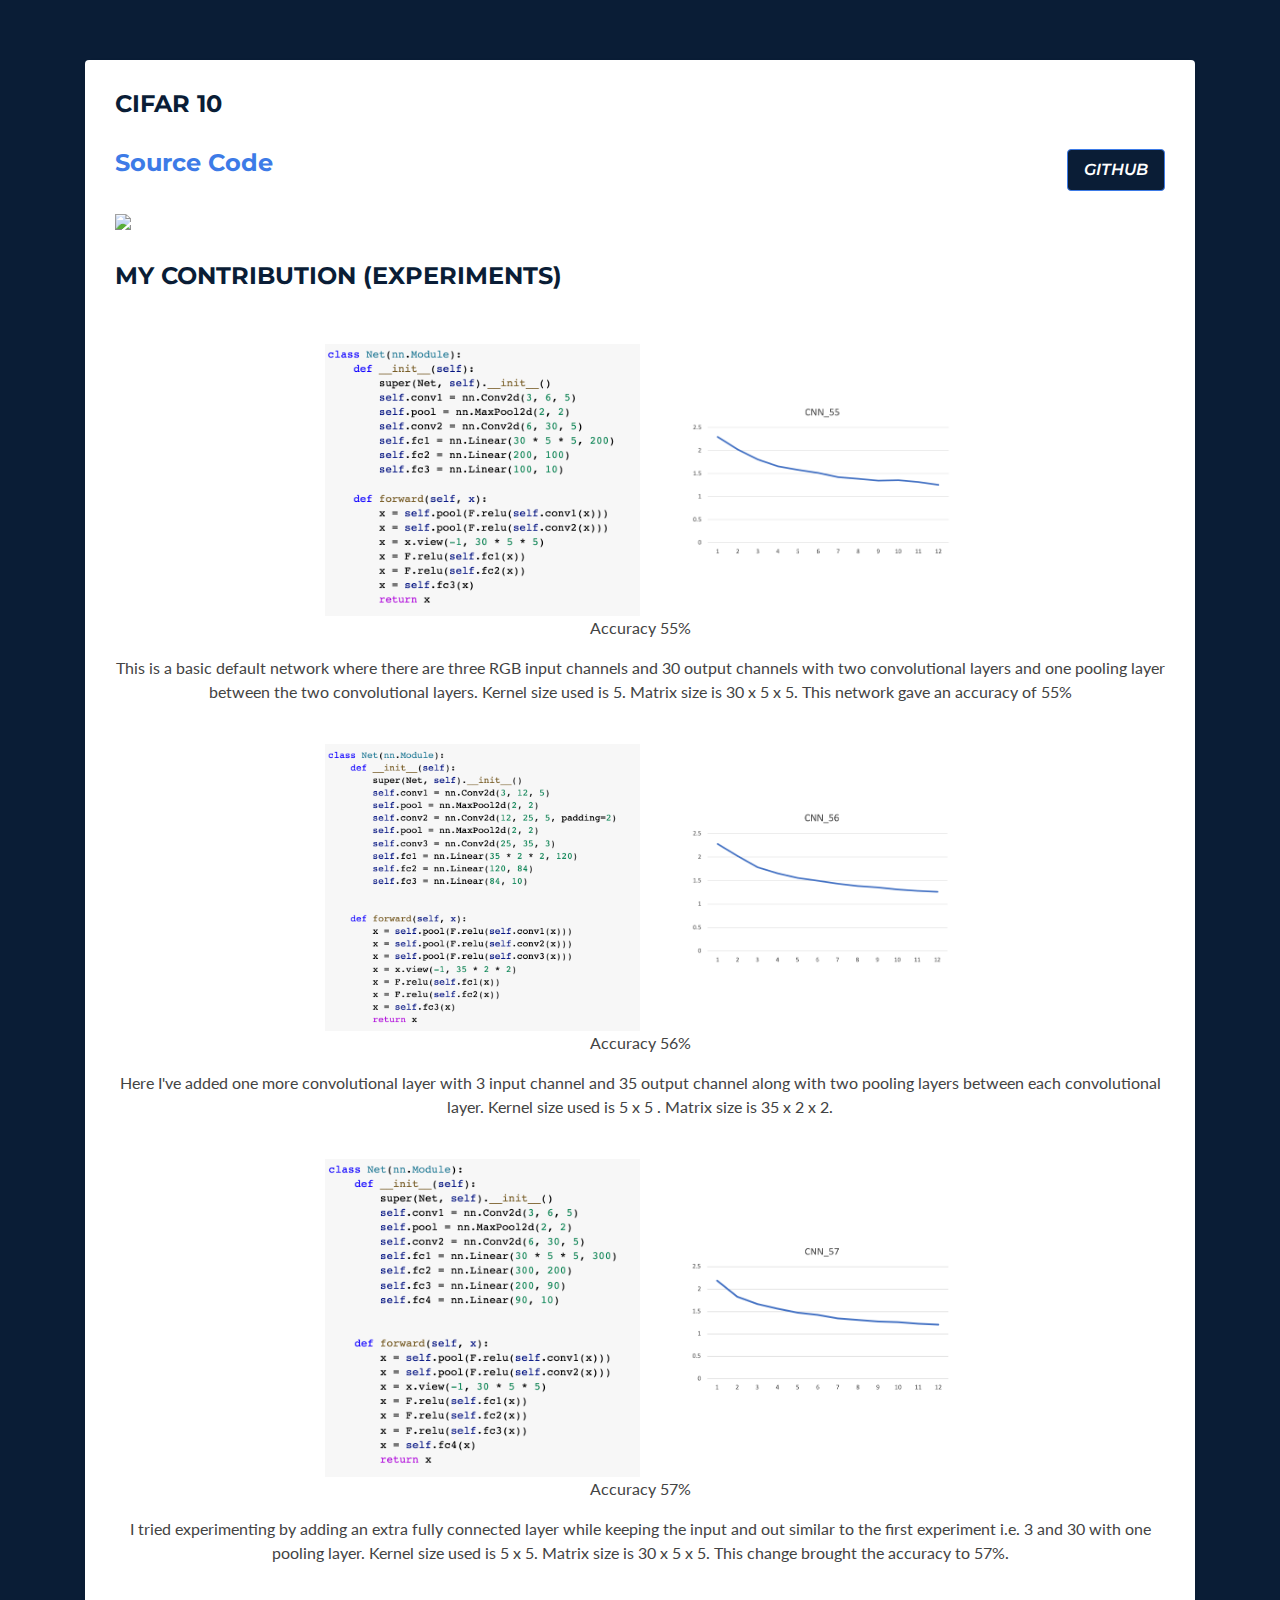
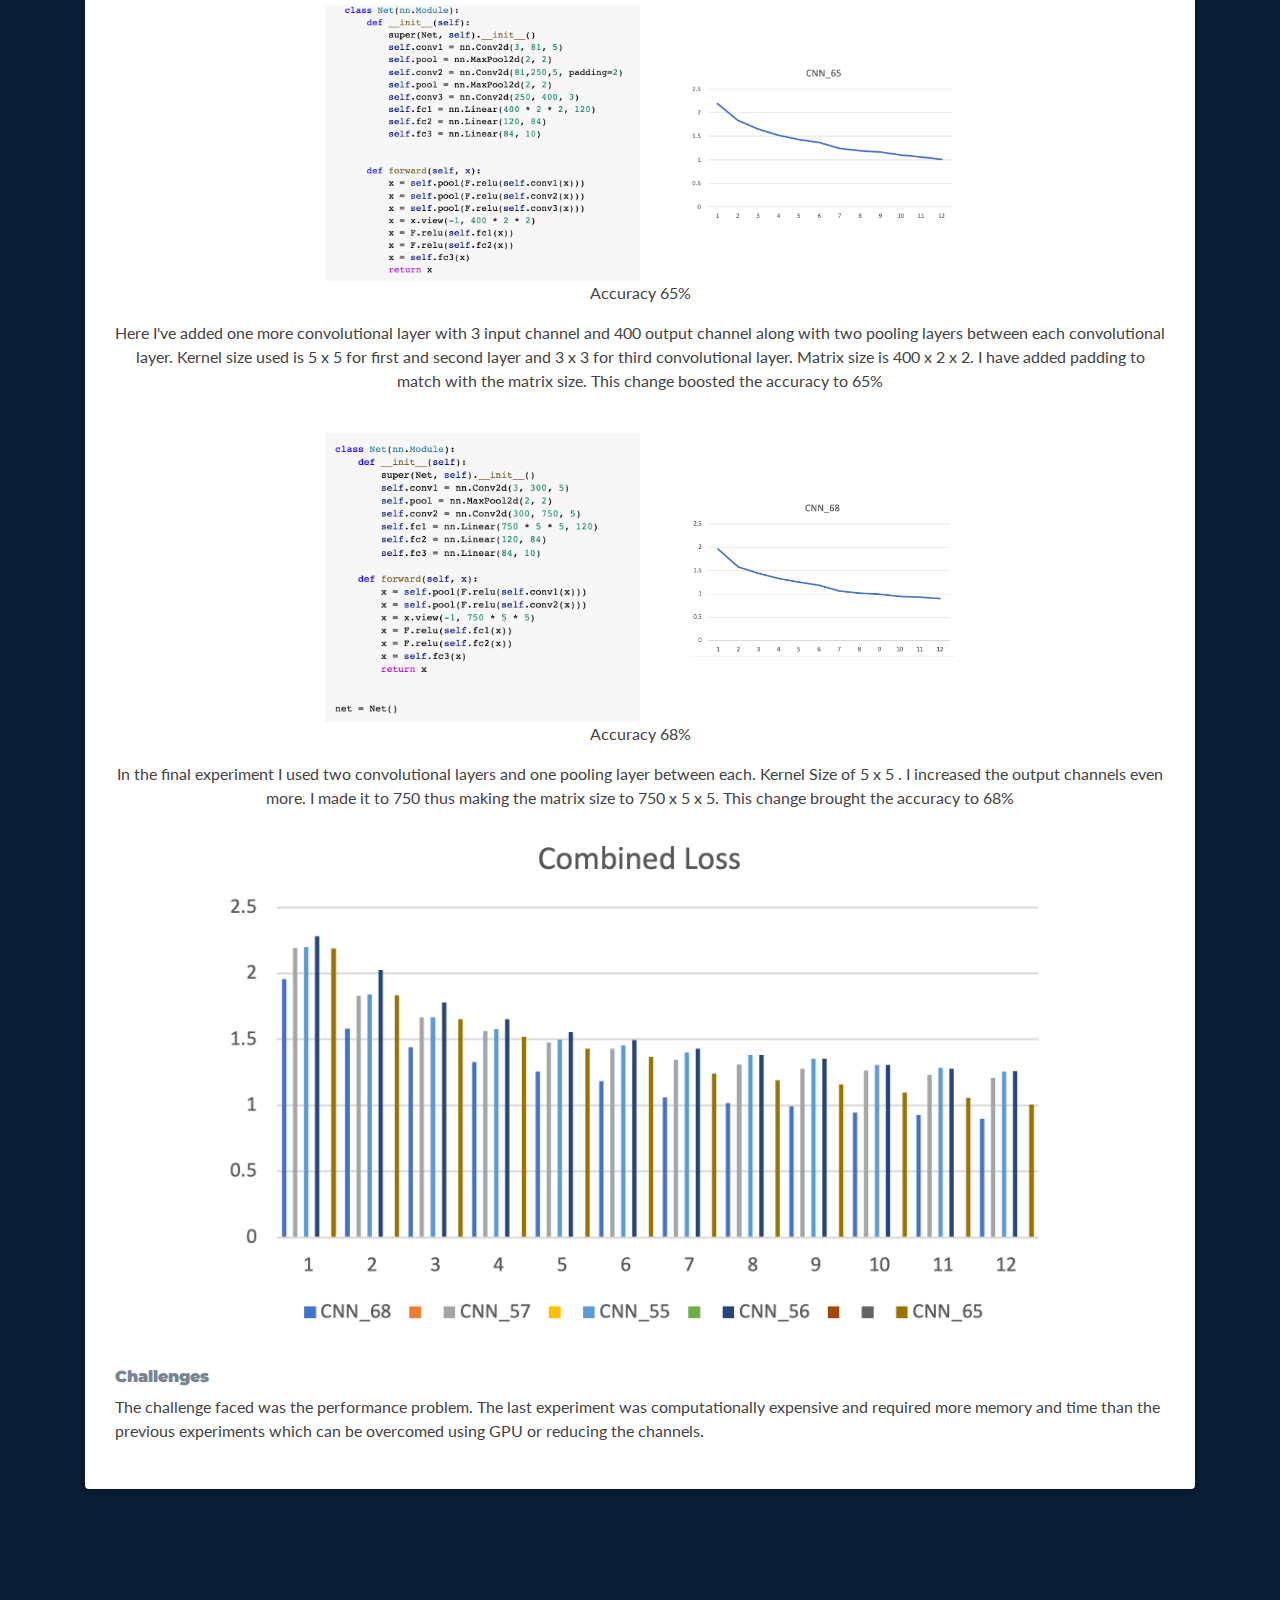
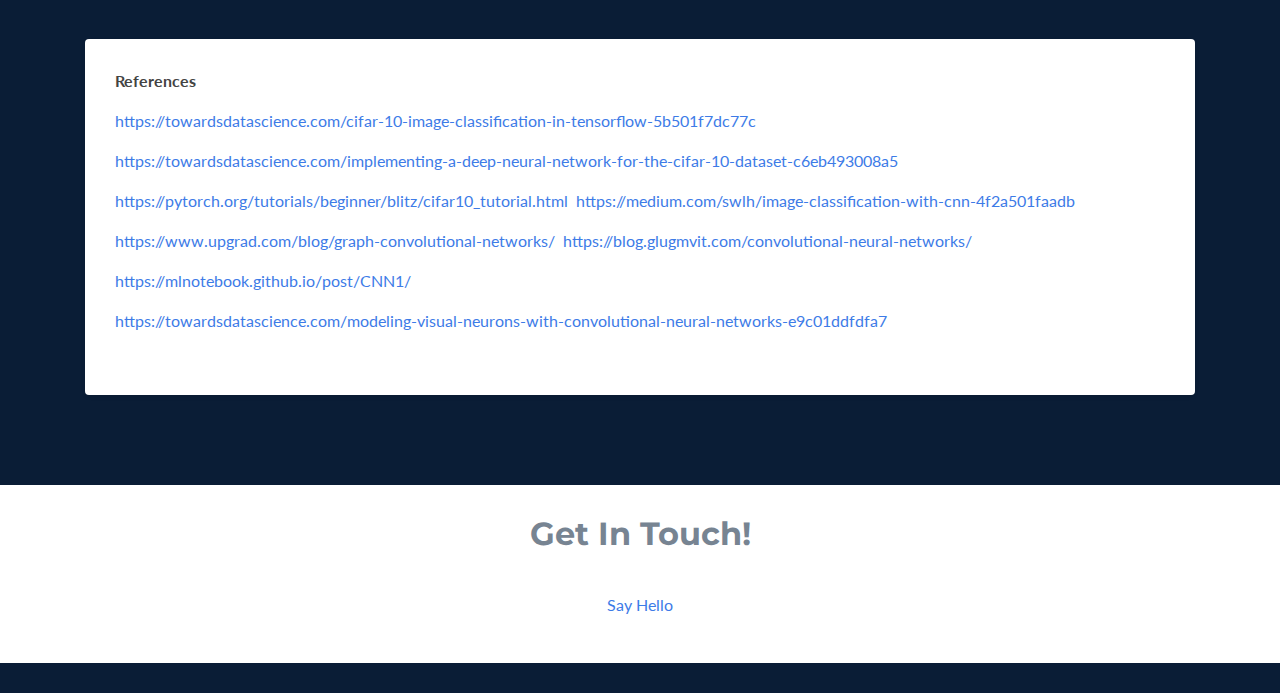
==== cifar10.html @ 2fc8f922 "Update cifar10.html" ====
<!DOCTYPE html>
            <html lang="en">
            <head>
                <title>Shreya Wagh</title>
                <!-- Meta -->
                <meta charset="utf-8">
                <meta http-equiv="X-UA-Compatible" content="IE=edge">
                <meta name="viewport" content="width=device-width, initial-scale=1.0"> 
                <link rel="shortcut icon" href="favicon.ico">  
                
                <link href='https://fonts.googleapis.com/css?family=Lato:300,400,300italic,400italic' rel='stylesheet' type='text/css'>
                <link href='https://fonts.googleapis.com/css?family=Montserrat:400,700' rel='stylesheet' type='text/css'> 
                <link rel="stylesheet" href="https://stackpath.bootstrapcdn.com/bootstrap/4.3.1/css/bootstrap.min.css" integrity="sha384-ggOyR0iXCbMQv3Xipma34MD+dH/1fQ784/j6cY/iJTQUOhcWr7x9JvoRxT2MZw1T" crossorigin="anonymous">
                
                <!-- FontAwesome JS -->
            
                <script src="https://kit.fontawesome.com/1d1209e645.js" crossorigin="anonymous"></script>
                
                
                <!-- CSS -->  
                <link id="theme-style" rel="stylesheet" href="assets/css/styles.css">
            
            
                <script src="https://ajax.googleapis.com/ajax/libs/jquery/3.5.1/jquery.min.js"></script>
            
                
            </head>            
                       
                       
                       
            <div class="container sections-wrapper">       
                <section class="projects section">
                    <div class="section-inner shadow-sm rounded">
                        <h2 class="heading">CIFAR 10</h2>
    
                        <a href="https://github.com/shreya116/google_colab/blob/main/cifar10_68.ipynb"><h2 class ="heading" style=color:#778492>Source Code</a><a href="https://github.com/shreya116/google_colab/blob/main/cifar10_68.ipynb"><i class="btn btn-cta-primary mb1 bg-navy float-right">GitHub</i></h2></a>
                        <div class="content skills-section ">   
                                <div class="item">
                                     <img class="img-responsive" style="width:100%" src="assets/images/skills/cifarblog2.png" id="html">
                                </div>  <!--//item-->
                                <h2 class="heading">MY CONTRIBUTION (EXPERIMENTS)</h2>

                            </br> 
                            <div style="text-align: center;"><img style="width:30% ;" src="assets/images/cifar/cnn_55.png" alt="v54"><img style="padding-left:50px ;width:30%; "src="assets/images/cifar/bg55.png" alt="bg54">
                            <p>Accuracy 55%</p>
                        <p>This is a basic default network where there are three RGB input channels and 30 output channels with two convolutional layers and one pooling layer between the two convolutional layers.
                            Kernel size used is 5. Matrix size is 30 x 5 x 5. This network gave an accuracy of 55%</p></div>


                        </br> 
                        <div style="text-align: center;"><img style="width:30% ;" src="assets/images/cifar/cnn_65.png" alt="v54"><img style="padding-left:50px ;width:30%; "src="assets/images/cifar/bg56.png" alt="bg54">
                        <p>Accuracy 56%</p>
                        <p>Here I've added one more convolutional layer with 3 input channel and 35 output channel along with two pooling layers between each convolutional layer.
                            Kernel size used is 5 x 5 . Matrix size is 35 x 2 x 2.</p></div>



                    </br> 
                    <div style="text-align: center;"><img style="width:30% ;" src="assets/images/cifar/cnn_57.png" alt="v54"><img style="padding-left:50px ;width:30%; "src="assets/images/cifar/bg57.png" alt="bg54">
                    <p>Accuracy 57%</p>                        
                    <p>I tried experimenting by adding an extra fully connected layer while keeping the input and out similar to the first experiment i.e. 3 and 30 with one pooling layer.
                        Kernel size used is 5 x 5. Matrix size is 30 x 5 x 5. This change brought the accuracy to 57%.</p>
                </div>



                </br> 
                <div style="text-align: center;"><img style="width:30% ;" src="assets/images/cifar/cnn_56.png" alt="v54"><img style="padding-left:50px ;width:30%; "src="assets/images/cifar/bg65.png" alt="bg54">
                <p>Accuracy 65%</p>
                <p>Here I've added one more convolutional layer with 3 input channel and 400 output channel along with two pooling layers between each convolutional layer.
                    Kernel size used is 5 x 5 for first and second layer and 3 x 3 for third convolutional layer. Matrix size is 400 x 2 x 2. I have added padding to match with the matrix size.  This change boosted the accuracy to 65% </p></div>



            </br> 
            <div style="text-align: center;"><img style="width:30% ;" src="assets/images/cifar/cnn_68.png" alt="v54"><img style="padding-left:50px ;width:30%; "src="assets/images/cifar/bg68.png" alt="bg54">
            <p>Accuracy 68%</p>
        <p>In the final experiment I used two convolutional layers and one pooling layer between each. Kernel Size of 5 x 5 . I increased the output channels even more. I made it to 750 thus making the matrix size to 750 x 5 x 5. This change brought the accuracy to 68%</p></div>

        <div style="text-align: center;"><img style="width:80% ;" src="assets/images/cifar/closs.png" alt="bgfinal"></div>
 </br>
        <h6><b>Challenges</h6></b>
        <p>The challenge faced was the performance problem. The last experiment was computationally expensive and required more memory and time than the previous experiments which can be overcomed using GPU or reducing the channels.</p>
        
    
    
                            </div> <!--//content-->
                        </div> <!--//section-inner   -->             
                    </section> <!--//section-->
                    </div> <!--container-->






                    <div class="container sections-wrapper">       
                        <section class="projects section">
                            <div class="section-inner shadow-sm rounded">
                                <p><b>References</p></b>
                                <ul class="social list-inline">
                                    <li class="list-inline-item">
                                    <p><a href="https://towardsdatascience.com/cifar-10-image-classification-in-tensorflow-5b501f7dc77c">https://towardsdatascience.com/cifar-10-image-classification-in-tensorflow-5b501f7dc77c</a></p>
                            <li class="list-inline-item"><p><a href="https://towardsdatascience.com/implementing-a-deep-neural-network-for-the-cifar-10-dataset-c6eb493008a5">https://towardsdatascience.com/implementing-a-deep-neural-network-for-the-cifar-10-dataset-c6eb493008a5</a></p></li></br>
                            <li class="list-inline-item"><p><a href="https://pytorch.org/tutorials/beginner/blitz/cifar10_tutorial.html">https://pytorch.org/tutorials/beginner/blitz/cifar10_tutorial.html</a></br>
                            <li class="list-inline-item"><p><a href="https://medium.com/swlh/image-classification-with-cnn-4f2a501faadb">https://medium.com/swlh/image-classification-with-cnn-4f2a501faadb</a></br>   
                             <li class="list-inline-item"><p><a href="https://www.upgrad.com/blog/graph-convolutional-networks/">https://www.upgrad.com/blog/graph-convolutional-networks/</a></br>
                             <li class="list-inline-item"><p><a href="https://blog.glugmvit.com/convolutional-neural-networks/">https://blog.glugmvit.com/convolutional-neural-networks/</a></br>
                             <li class="list-inline-item"><p><a href="https://mlnotebook.github.io/post/CNN1/">https://mlnotebook.github.io/post/CNN1/</a></br>
                             <li class="list-inline-item"><p><a href="https://towardsdatascience.com/modeling-visual-neurons-with-convolutional-neural-networks-e9c01ddfdfa7">https://towardsdatascience.com/modeling-visual-neurons-with-convolutional-neural-networks-e9c01ddfdfa7</a></br>

                            <li class="list-inline-item">               
                                </ul> 
                            </div> <!--//section-inner   -->             
                        </section> <!--//section-->
                        </div> <!--container-->




                <section id="contact">
                    <div class="section">
                            <div class=" section-inner col-xs text-center">
                                <div class="email-icon"><i class="fas fa-paper-plane"></i></div>
                                <h2>Get In Touch!</h2>
                                <p style="margin-top:40px;">
                                    <a id="email-button" href="mailto:shreya_wagh@outlook.com" target="_blank">Say Hello</a>
                                </p>
                            </div>
                        </div>
                    </div>
                </section>
---- assets/css/styles.css ----
body {
  font-family: 'Lato', arial, sans-serif;
  color: #434343;
  background: #0a1d36;
  font-size: 16px;
  -webkit-font-smoothing: antialiased;
  -moz-osx-font-smoothing: grayscale;
}

h1, h2, h3, h4, h5, h6 {
  font-family: 'Montserrat', sans-serif;
  font-weight: 700;
  color: #778492;
}


a {
  color: #3D7BE7;
  -webkit-transition: all 0.4s ease-in-out;
  -moz-transition: all 0.4s ease-in-out;
  -ms-transition: all 0.4s ease-in-out;
  -o-transition: all 0.4s ease-in-out;
}

a:hover {
  text-decoration: underline;
  color: #5f6b77;
  color: #2d844e;
}

a:focus {
  text-decoration: none;
}

.btn, a.btn {
  -webkit-transition: all 0.4s ease-in-out;
  -moz-transition: all 0.4s ease-in-out;
  -ms-transition: all 0.4s ease-in-out;
  -o-transition: all 0.4s ease-in-out;
  font-family: 'Montserrat', arial, sans-serif;
  padding: 8px 16px;
  font-weight: bold;
}

.btn .svg-inline--fa, a.btn .svg-inline--fa {
  margin-right: 5px;
  position: relative;
  top: -2px;
}

.btn:focus, a.btn:focus {
  color: #fff;
  -webkit-box-shadow: none;
  -moz-box-shadow: none;
  box-shadow: none;
}

a.btn-cta-primary, .btn-cta-primary {
  background:  #0a1d36;
  border: 1px solid #3D7BE7;
  color: #fff;
  font-weight: 600;
  text-transform: uppercase;
}

a.btn-cta-primary:hover, .btn-cta-primary:hover {
  background: #49ac43;
  border: 1px solid #49ac43;
  color: #fff;
}


.text-highlight {
  color: #32383e;
}


/* ======= Header ======= */
.header {
  background-color: #fff;
  padding: 30px 0;
  border-top: 10px solid #778492;
}

.header .btn {
  margin-top: 60px;
  font-weight: bold;
}

.header .profile-image {
  margin-right: 30px;
}

.header .profile-content .name {
  color: #0a0a0a;
  font-size: 38px;
  margin-bottom: 5px;
  margin-top: 30px;
}

.header .profile-content .desc {
  color: #778492;
  font-family: "Lato", arial, sans-serif;
  font-weight: 400;
  font-size: 24px;
  margin-top: 0;
  margin-bottom: 15px;
}

.header .profile-content .social a {
  background: #a3a9af;
  width: 60px;
  height: 60px;
  display: inline-block;
  -webkit-border-radius: 50%;
  -moz-border-radius: 50%;
  -ms-border-radius: 50%;
  -o-border-radius: 50%;
  border-radius: 50%;
  -moz-background-clip: padding;
  -webkit-background-clip: padding-box;
  background-clip: padding-box;
  color: #fff;
  text-align: center;
  padding:25%;
  
}

.header .profile-content .social a:hover {
      background: #0a1d36;

}

.header .profile-content .social a .svg-inline--fa {
  font-size: 20px;
  margin-top: 20px;
}

/* ======= Sections======= */
.heading{
color: #0a1d36;
}
.sections-wrapper {
  padding-top: 60px;
  padding-bottom: 60px;
}

.section {
  margin-bottom: 30px;
}

.section .section-inner {
  background: #fff;
  padding: 30px;
}

.section .heading {
  margin-top: 0;
  margin-bottom: 30px;

  font-size: 24px;
}

.section .content .more-link .svg-inline--fa {
  margin-right: 5px;
  font-size: 14px;
  position: relative;
  top: -2px;
}

/* About Section */

/* Projects Section */


.centered {
  color: white;
  font-size:25PX;
  position: absolute;
  top: 83%;
  left: 45%;
  transform: translate(-50%, -50%);
}

.project-icon
{
  opacity: 0.5;
}

.project-icon:hover {
  opacity: 1.0;
}

.projects .item {
  margin-bottom: 30px;
}

.projects .item .title {
  font-size: 16px;
  margin-top: 0;
  margin-bottom: 5px;
  line-height: 1.5;
}

.projects .item .title a {
  color: #778492;
}

.projects .item .title a:hover {
  color: #5f6b77;
}

.badge .badge-primary .badge-pill{
  
}


/* Work Section */
.experience .item {
  margin-bottom: 30px;
}

.experience .item .title {
  font-size: 16px;
  margin-top: 0;
  margin-bottom: 5px;
  line-height: 1.5;
  color:rgb(29, 28, 28)
}

.experience .item .title .place {
  color: rgb(138, 133, 133);
  font-weight: normal;
}

.experience .item .title .place a {
  color: #999;
}

.experience .item .title .place a:hover {
  color: #666666;
}

.experience .item .title .year {
  color: #999;
  font-weight: normal;
}


/* Info Section */
.info .svg-inline--fa {
  margin-right: 15px;
  color: #ccd1d6;
}

.info .svg-inline--fa.fa-envelope-o {
  font-size: 14px;
}

.info ul {
  margin-bottom: 0;
}

.info li {
  margin-bottom: 15px;
}

.info li:last-child {
  margin-bottom: 0;
}

/* Skills Section */
.skills .intro {
  margin-bottom: 30px;
}

.skills .skillset .item {
  margin-bottom: 30px;
}

.skills .skillset .level-title {
  font-size: 16px;
  position: relative;
  margin-top: 0;
  margin-bottom: 10;
}

.skills-section .skill-icon {
    padding-bottom: 15px;
    height: 120px;
}


.skills-section .skill-icon img {
    margin: 0 auto;
    width: 75px;
    height: auto;

    -webkit-transition: all .3s ease-in-out;
    -moz-transition: all .3s ease-in-out;
    transition: all .3s ease-in-out
}

.skills-section .skill-icon img:hover {
    -webkit-filter: none;
    filter: none;
}

.img-responsive{
    width: 75%;
    height: auto;
  }


.skills .svg-inline--fa {
  margin-right: 3px;
  position: relative;
  top: -1px;
}

/* Education section */
.education .item {
  margin-bottom: 30px;
}

.education .item:last-child {
  margin-bottom: 0;
}

.education .item .title {
  font-size: 16px;
  margin-top: 0;
}

.education .item .university {
  font-family: "Lato", arial, sans-serif;
  font-size: 13px;
  color: #999;
  font-weight: 600;
  padding-left: 25px;
}

.education .item .university .year {
  color: #b0b7bf;
  font-weight: 500;
}


/* List section */
.list ul li {
  margin-bottom: 10px;
}

.list ul li .svg-inline--fa {
  margin-right: 5px;
}

.list ul li a {
  color: #778492;
}

.list ul li a:hover {
  color: #49515a;
}

.list .inline-item{
  width: 40px;


}


@media (max-width: 767.98px) {
  .header {
    text-align: center;
  }
  .header .profile-image {
    float: none !important;
    margin: 0 auto;
  }
  .header .profile-content {
    float: none !important;
    text-align: center;
  }
  .header .btn {
    margin-top: 30px;
    float: none !important;
  }
  .project-image {
    margin-bottom: 15px;
  }
}

@media (min-width: 1400px) {
  .container {
    width: 1360px;
    max-width: inherit;
  }

  .experience-desc{
    font-size: 0.91rem;
    
  }



  .email-icon {
      width: 100px;
      height: 100px;
      line-height: 100px;
      max-width: 100%;
      font-size: 55px;
      text-align: center;
      vertical-align: middle;
      position: relative;
      margin: 0 auto 10px;
  }
  #contact #email-button {
    color: #000;
    padding: 10px 20px;
    text-decoration: none;
    font-family: 'Lato', sans-serif;
    font-size: 20px;
    /*border-radius: 30px;*/
    border: 2px solid #000;
    -webkit-transition: 0.3s ease-in-out;
    transition: 0.3s ease-in-out;
}

#contact #email-button:hover {
  color: #fff;
  background: #0a1d36;
  border: 2px solid #0a1d36;
}
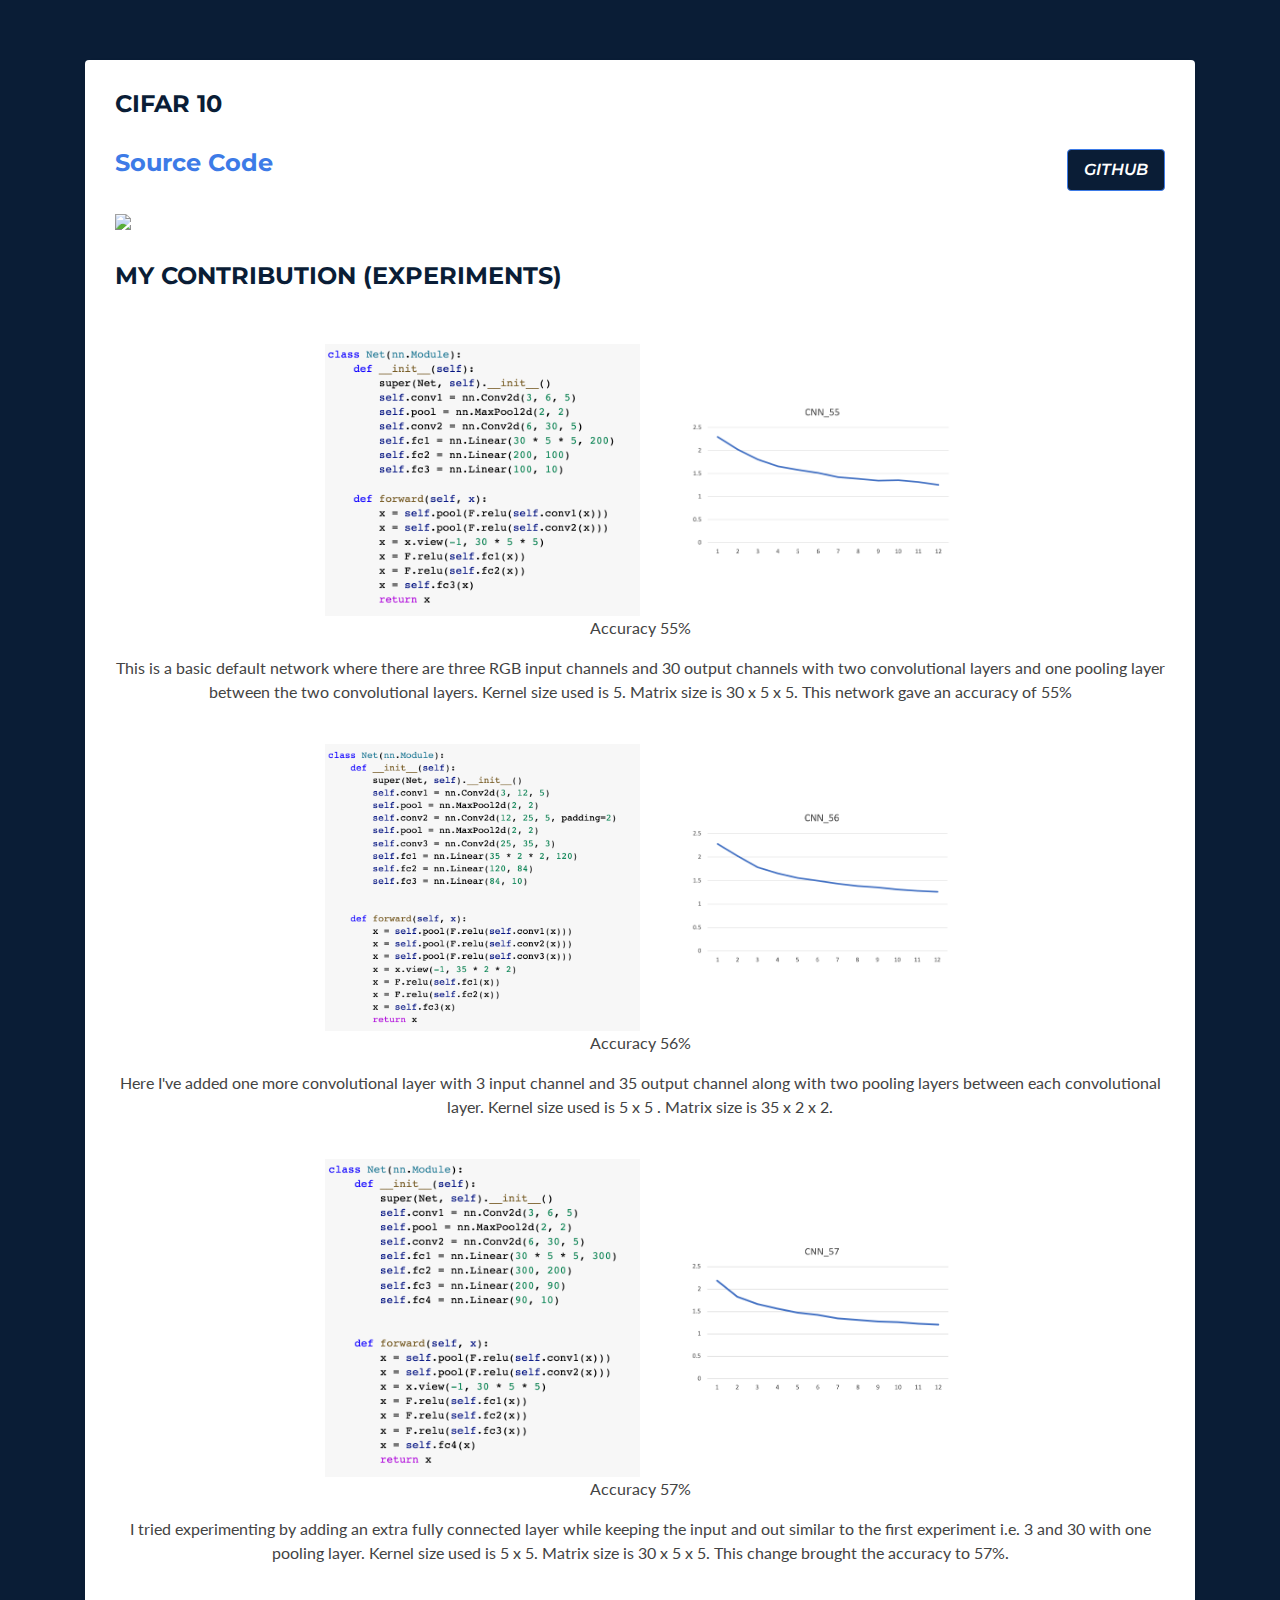
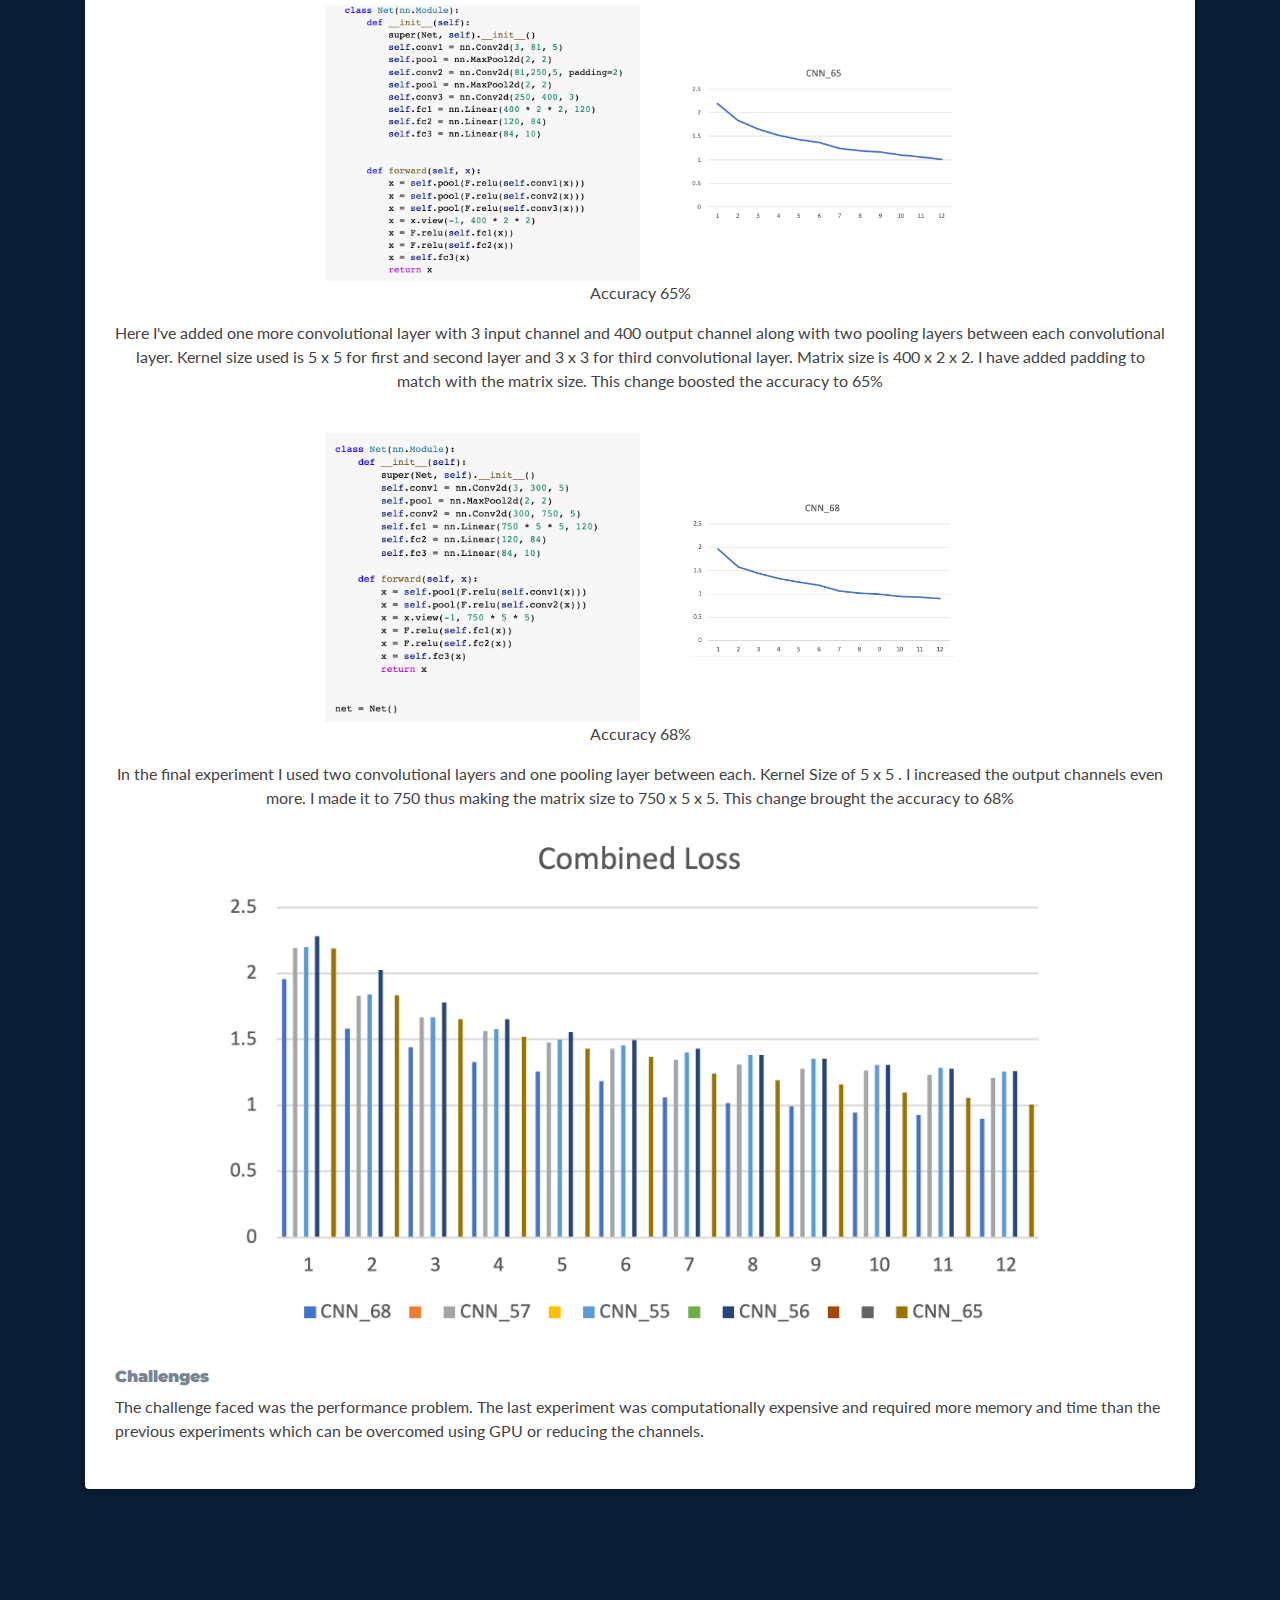
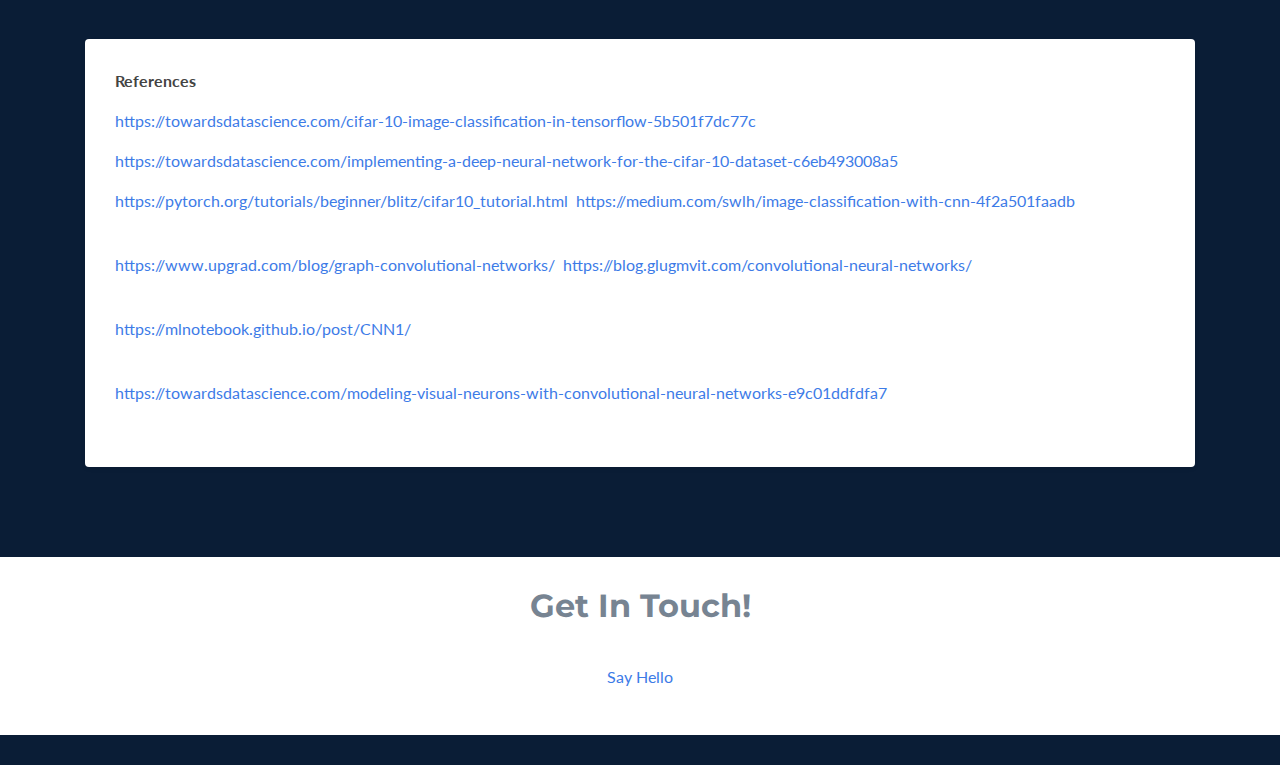
==== commit 5c28465e: "Update cifar10.html" ====
--- a/cifar10.html
+++ b/cifar10.html
@@ -103,11 +103,11 @@
                                     <li class="list-inline-item">
                                     <p><a href="https://towardsdatascience.com/cifar-10-image-classification-in-tensorflow-5b501f7dc77c">https://towardsdatascience.com/cifar-10-image-classification-in-tensorflow-5b501f7dc77c</a></p>
                             <li class="list-inline-item"><p><a href="https://towardsdatascience.com/implementing-a-deep-neural-network-for-the-cifar-10-dataset-c6eb493008a5">https://towardsdatascience.com/implementing-a-deep-neural-network-for-the-cifar-10-dataset-c6eb493008a5</a></p></li></br>
-                            <li class="list-inline-item"><p><a href="https://pytorch.org/tutorials/beginner/blitz/cifar10_tutorial.html">https://pytorch.org/tutorials/beginner/blitz/cifar10_tutorial.html</a></br>
-                            <li class="list-inline-item"><p><a href="https://medium.com/swlh/image-classification-with-cnn-4f2a501faadb">https://medium.com/swlh/image-classification-with-cnn-4f2a501faadb</a></br>   
-                             <li class="list-inline-item"><p><a href="https://www.upgrad.com/blog/graph-convolutional-networks/">https://www.upgrad.com/blog/graph-convolutional-networks/</a></br>
-                             <li class="list-inline-item"><p><a href="https://blog.glugmvit.com/convolutional-neural-networks/">https://blog.glugmvit.com/convolutional-neural-networks/</a></br>
-                             <li class="list-inline-item"><p><a href="https://mlnotebook.github.io/post/CNN1/">https://mlnotebook.github.io/post/CNN1/</a></br>
+                            <li class="list-inline-item"><p><a href="https://pytorch.org/tutorials/beginner/blitz/cifar10_tutorial.html">https://pytorch.org/tutorials/beginner/blitz/cifar10_tutorial.html</a></p></br>
+                            <li class="list-inline-item"><p><a href="https://medium.com/swlh/image-classification-with-cnn-4f2a501faadb">https://medium.com/swlh/image-classification-with-cnn-4f2a501faadb</a></p></br>   
+                             <li class="list-inline-item"><p><a href="https://www.upgrad.com/blog/graph-convolutional-networks/">https://www.upgrad.com/blog/graph-convolutional-networks/</a></p></br>
+                             <li class="list-inline-item"><p><a href="https://blog.glugmvit.com/convolutional-neural-networks/">https://blog.glugmvit.com/convolutional-neural-networks/</a></p></br>
+                             <li class="list-inline-item"><p><a href="https://mlnotebook.github.io/post/CNN1/">https://mlnotebook.github.io/post/CNN1/</a></p></br>
                              <li class="list-inline-item"><p><a href="https://towardsdatascience.com/modeling-visual-neurons-with-convolutional-neural-networks-e9c01ddfdfa7">https://towardsdatascience.com/modeling-visual-neurons-with-convolutional-neural-networks-e9c01ddfdfa7</a></br>
 
                             <li class="list-inline-item">               
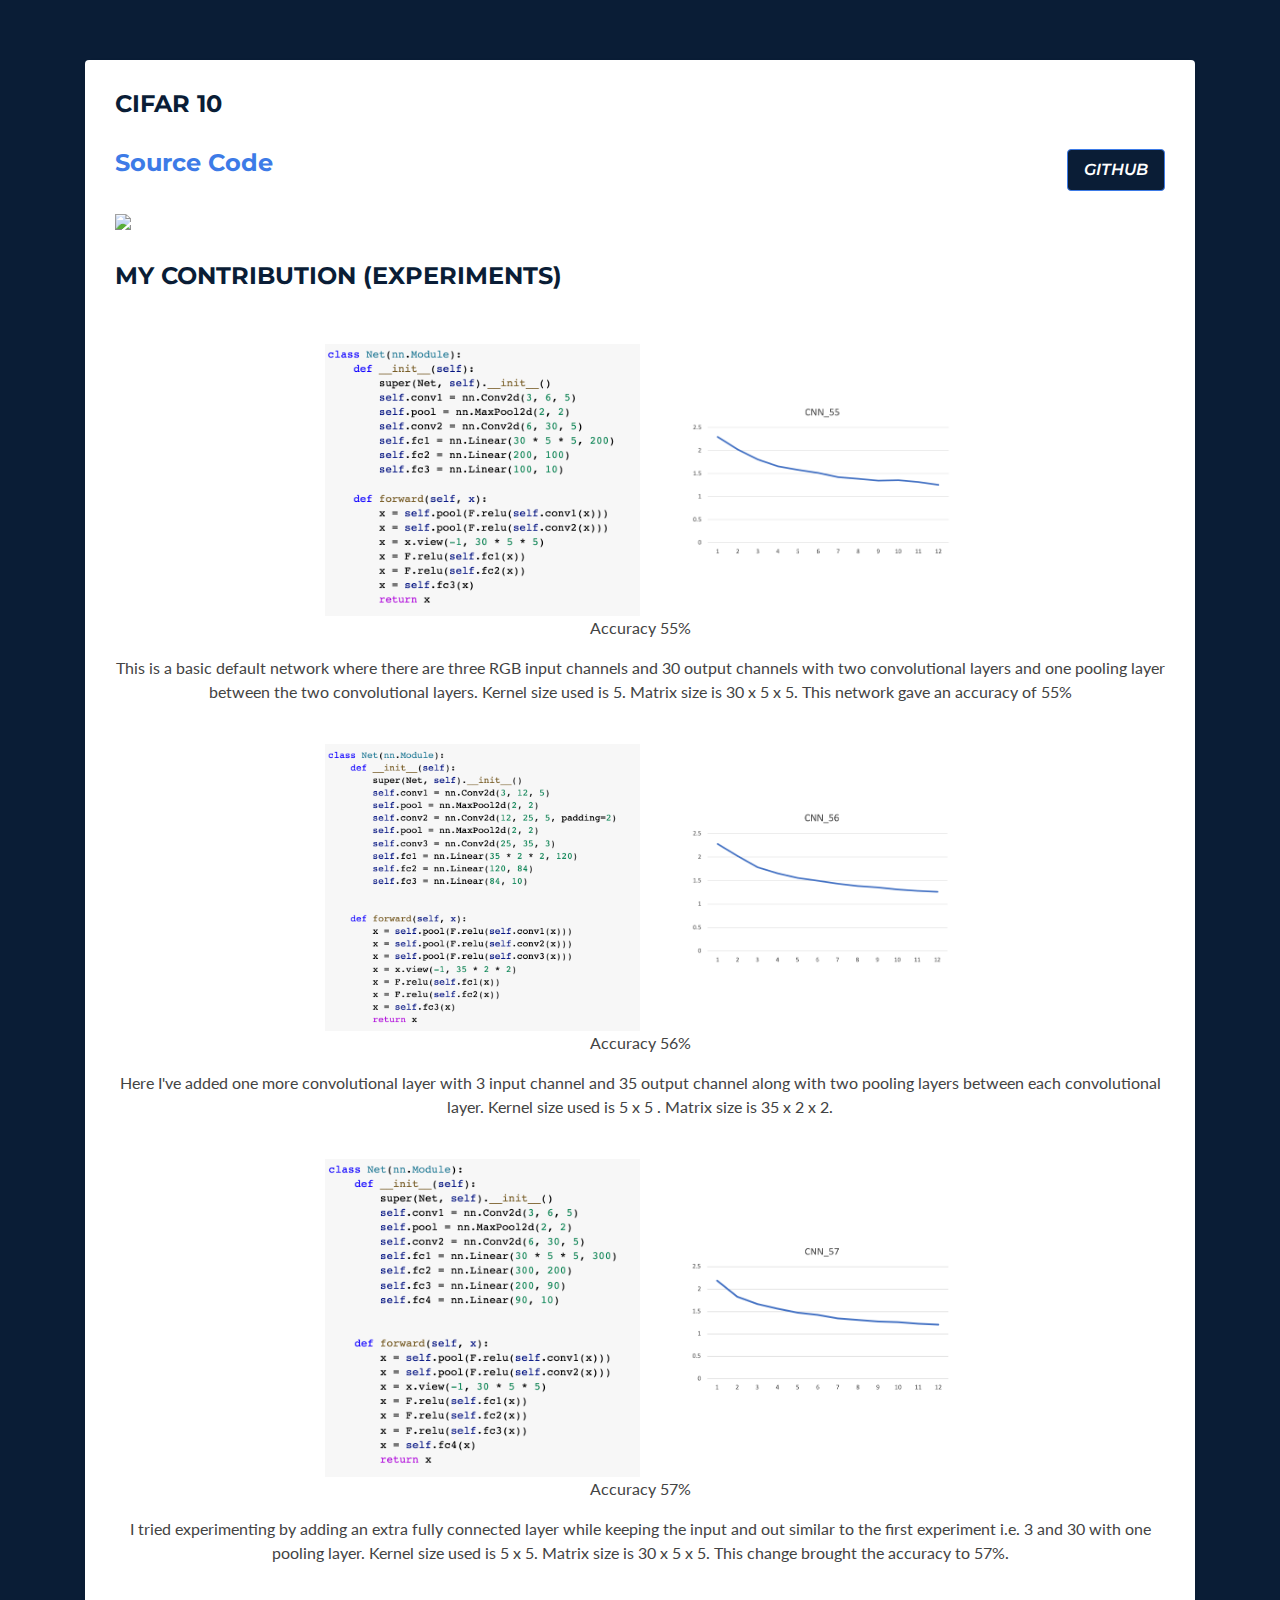
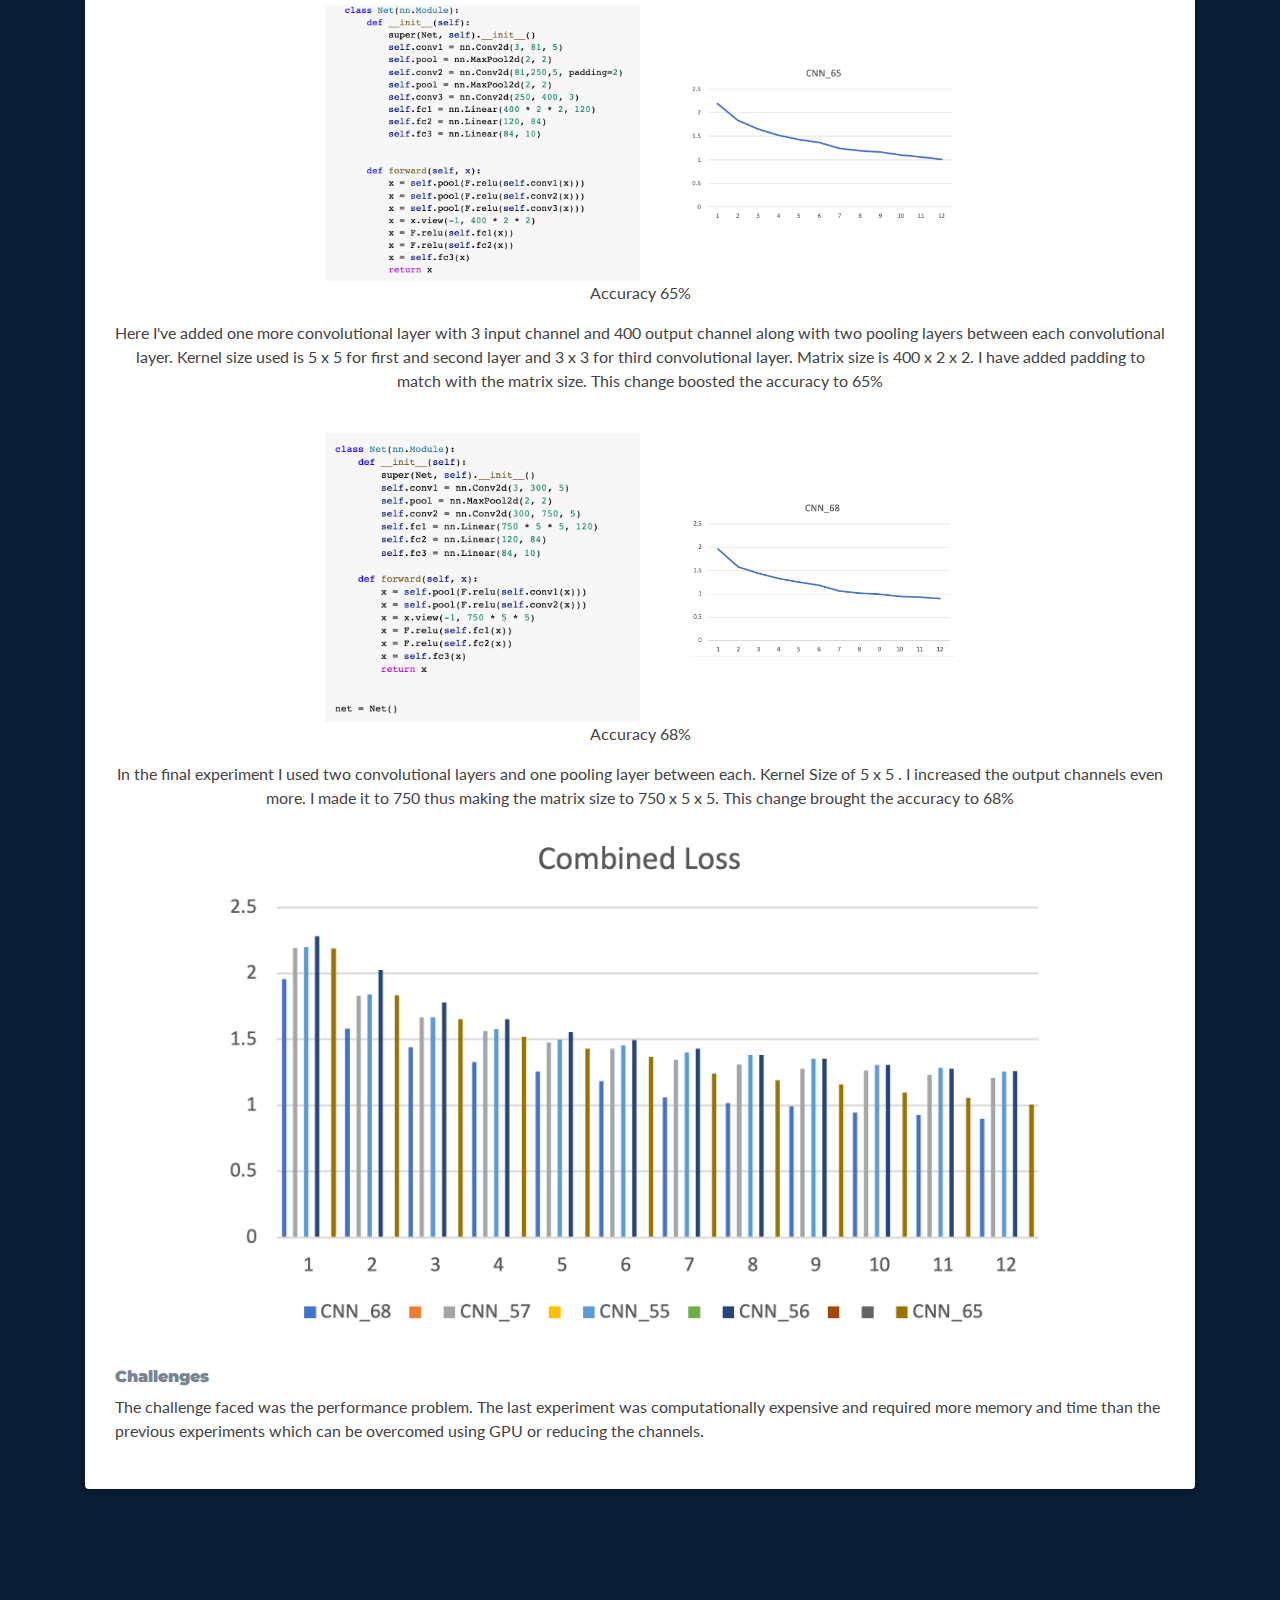
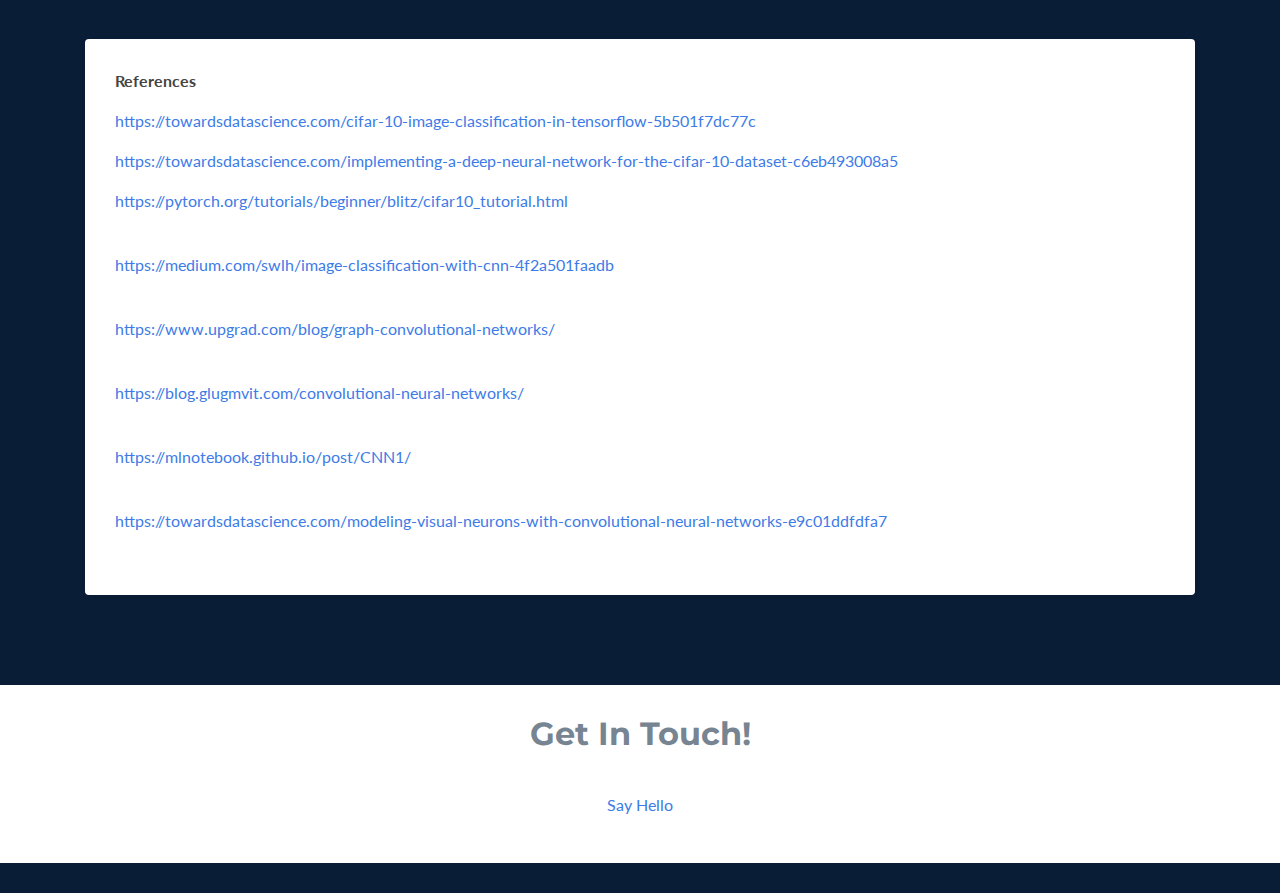
==== commit d8ae576e: "Update cifar10.html" ====
--- a/cifar10.html
+++ b/cifar10.html
@@ -102,12 +102,12 @@
                                 <ul class="social list-inline">
                                     <li class="list-inline-item">
                                     <p><a href="https://towardsdatascience.com/cifar-10-image-classification-in-tensorflow-5b501f7dc77c">https://towardsdatascience.com/cifar-10-image-classification-in-tensorflow-5b501f7dc77c</a></p>
-                            <li class="list-inline-item"><p><a href="https://towardsdatascience.com/implementing-a-deep-neural-network-for-the-cifar-10-dataset-c6eb493008a5">https://towardsdatascience.com/implementing-a-deep-neural-network-for-the-cifar-10-dataset-c6eb493008a5</a></p></li></br>
-                            <li class="list-inline-item"><p><a href="https://pytorch.org/tutorials/beginner/blitz/cifar10_tutorial.html">https://pytorch.org/tutorials/beginner/blitz/cifar10_tutorial.html</a></p></br>
-                            <li class="list-inline-item"><p><a href="https://medium.com/swlh/image-classification-with-cnn-4f2a501faadb">https://medium.com/swlh/image-classification-with-cnn-4f2a501faadb</a></p></br>   
-                             <li class="list-inline-item"><p><a href="https://www.upgrad.com/blog/graph-convolutional-networks/">https://www.upgrad.com/blog/graph-convolutional-networks/</a></p></br>
-                             <li class="list-inline-item"><p><a href="https://blog.glugmvit.com/convolutional-neural-networks/">https://blog.glugmvit.com/convolutional-neural-networks/</a></p></br>
-                             <li class="list-inline-item"><p><a href="https://mlnotebook.github.io/post/CNN1/">https://mlnotebook.github.io/post/CNN1/</a></p></br>
+                          <p><a href="https://towardsdatascience.com/implementing-a-deep-neural-network-for-the-cifar-10-dataset-c6eb493008a5">https://towardsdatascience.com/implementing-a-deep-neural-network-for-the-cifar-10-dataset-c6eb493008a5</a></p></li></br>
+                            <p><a href="https://pytorch.org/tutorials/beginner/blitz/cifar10_tutorial.html">https://pytorch.org/tutorials/beginner/blitz/cifar10_tutorial.html</a></p></br>
+                            <p><a href="https://medium.com/swlh/image-classification-with-cnn-4f2a501faadb">https://medium.com/swlh/image-classification-with-cnn-4f2a501faadb</a></p></br>   
+                             <p><a href="https://www.upgrad.com/blog/graph-convolutional-networks/">https://www.upgrad.com/blog/graph-convolutional-networks/</a></p></br>
+                            <p><a href="https://blog.glugmvit.com/convolutional-neural-networks/">https://blog.glugmvit.com/convolutional-neural-networks/</a></p></br>
+                            <p><a href="https://mlnotebook.github.io/post/CNN1/">https://mlnotebook.github.io/post/CNN1/</a></p></br>
                              <li class="list-inline-item"><p><a href="https://towardsdatascience.com/modeling-visual-neurons-with-convolutional-neural-networks-e9c01ddfdfa7">https://towardsdatascience.com/modeling-visual-neurons-with-convolutional-neural-networks-e9c01ddfdfa7</a></br>
 
                             <li class="list-inline-item">               
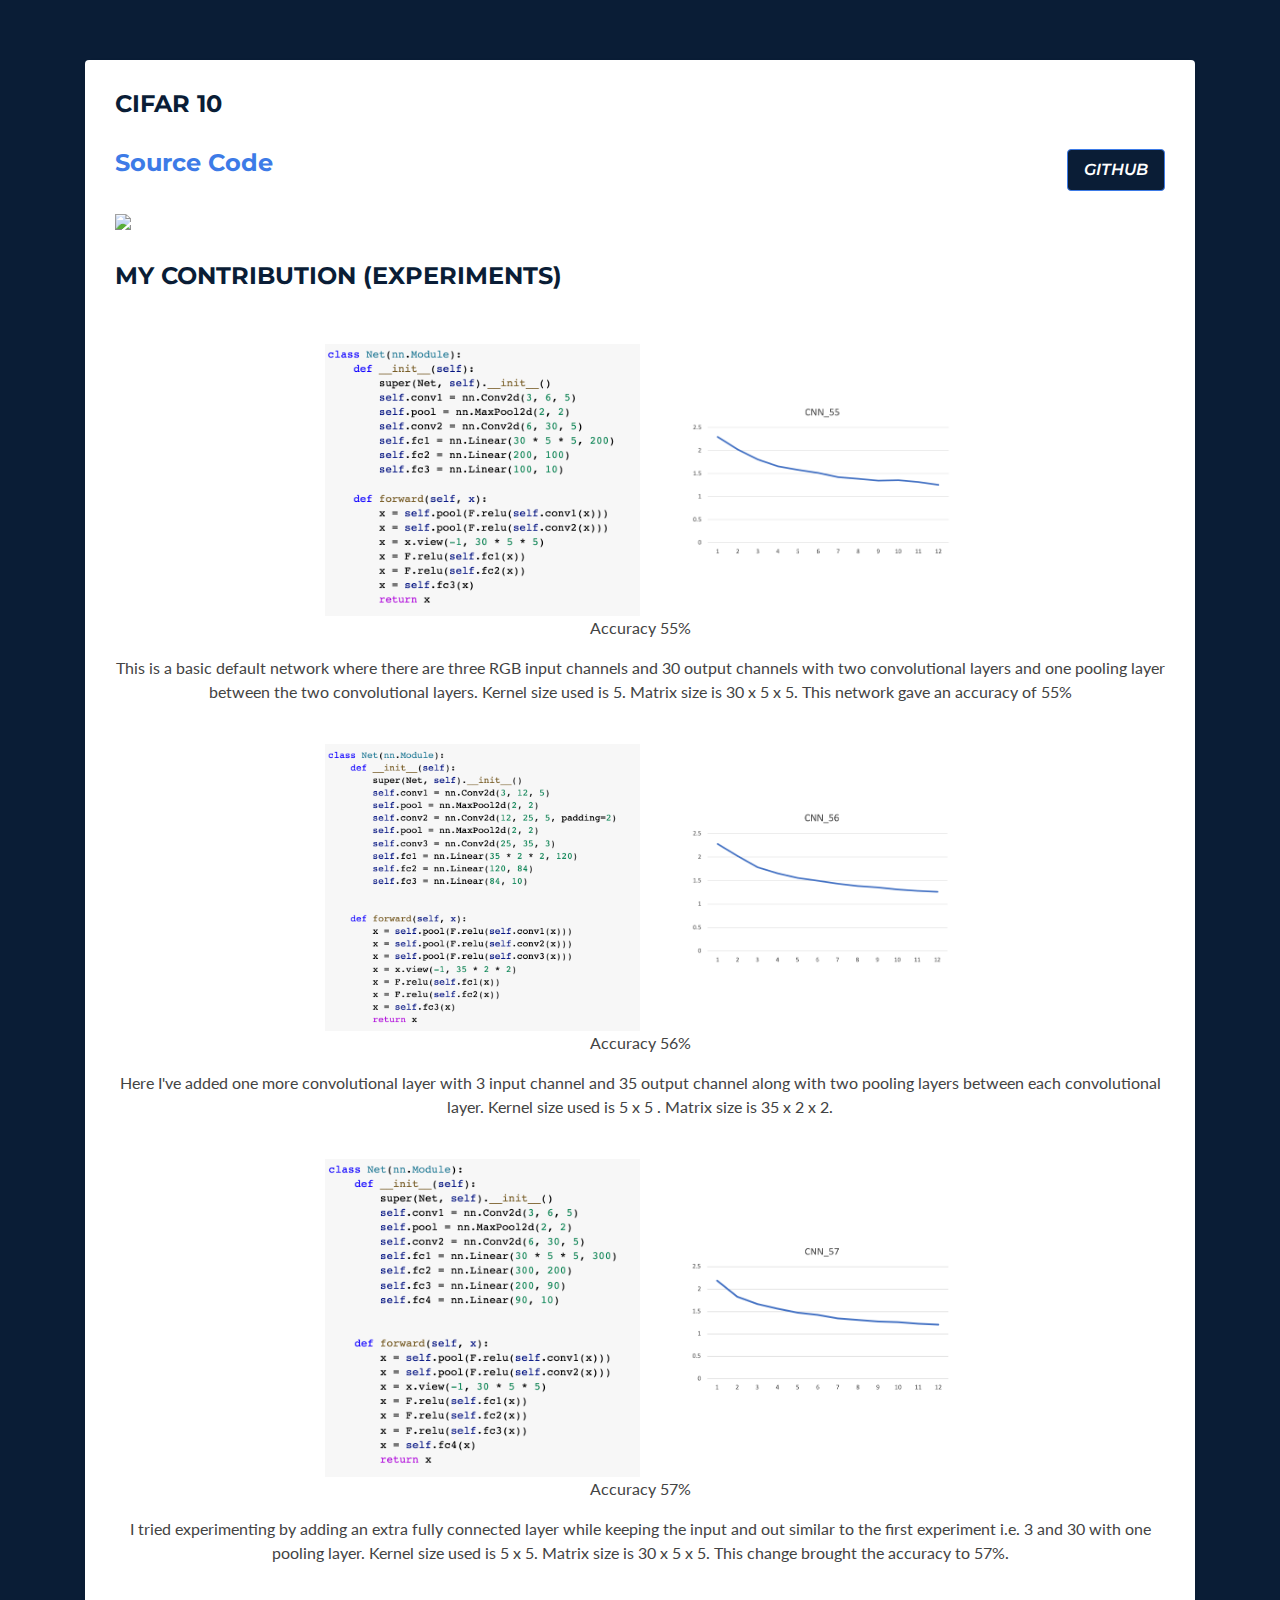
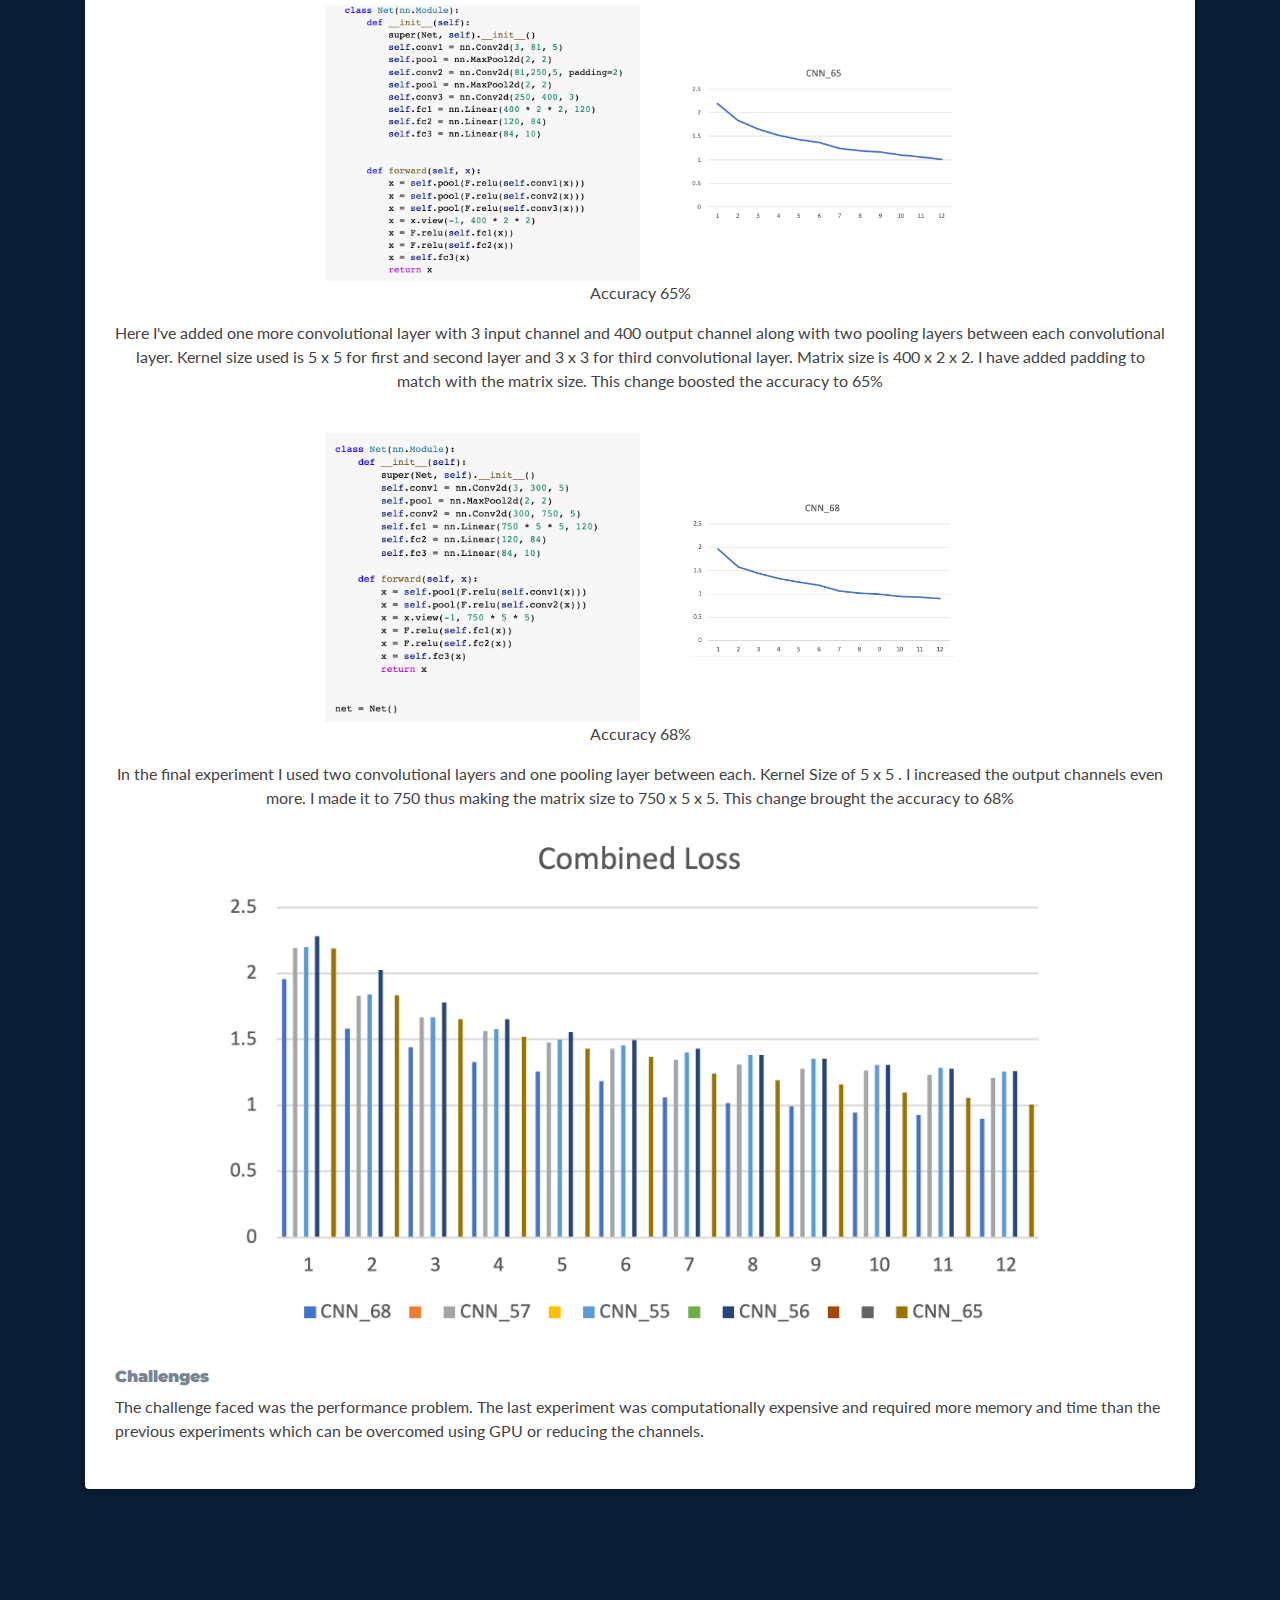
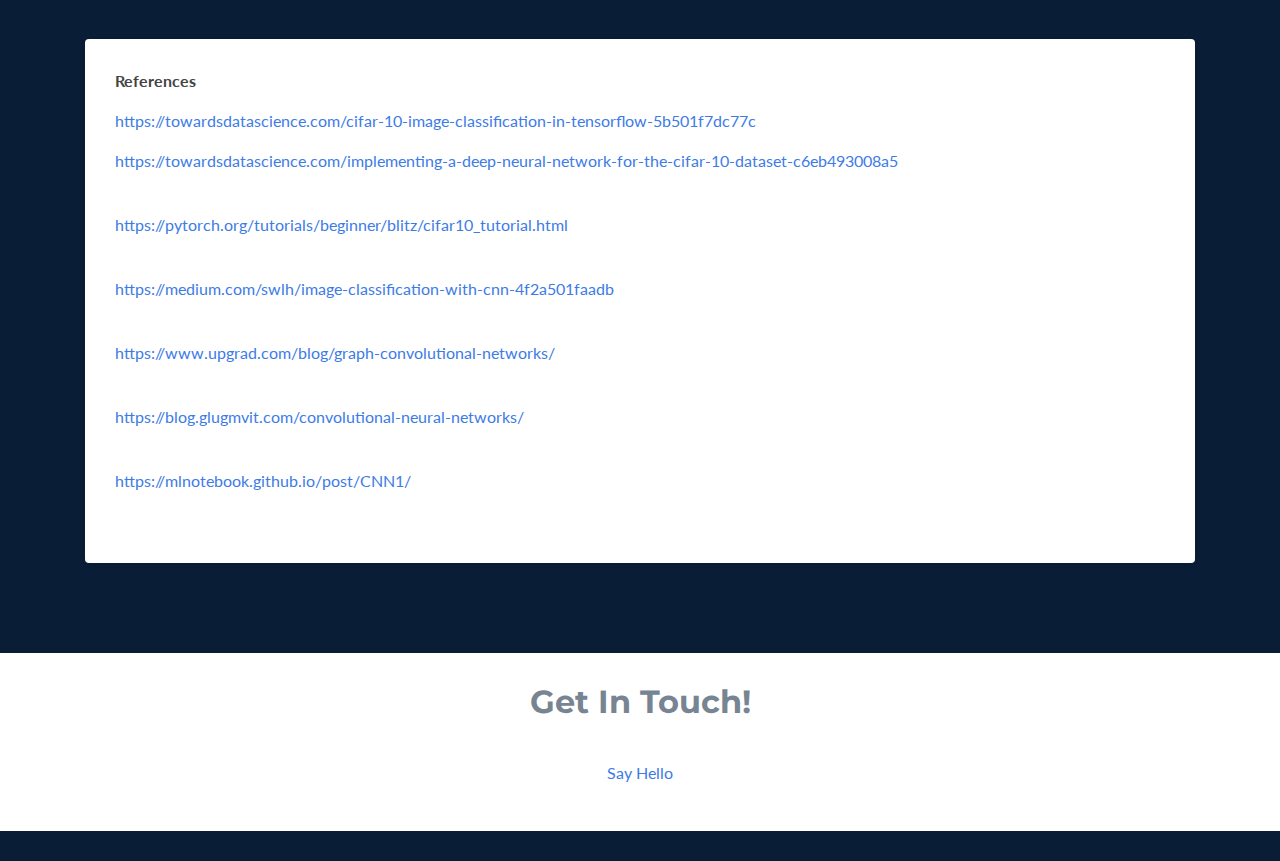
==== commit 57ad6d84: "Update cifar10.html" ====
--- a/cifar10.html
+++ b/cifar10.html
@@ -99,8 +99,8 @@
                         <section class="projects section">
                             <div class="section-inner shadow-sm rounded">
                                 <p><b>References</p></b>
-                                <ul class="social list-inline">
-                                    <li class="list-inline-item">
+                            <!--     <ul class="social list-inline"> -->
+                               <!--      <li class="list-inline-item"> -->
                                     <p><a href="https://towardsdatascience.com/cifar-10-image-classification-in-tensorflow-5b501f7dc77c">https://towardsdatascience.com/cifar-10-image-classification-in-tensorflow-5b501f7dc77c</a></p>
                           <p><a href="https://towardsdatascience.com/implementing-a-deep-neural-network-for-the-cifar-10-dataset-c6eb493008a5">https://towardsdatascience.com/implementing-a-deep-neural-network-for-the-cifar-10-dataset-c6eb493008a5</a></p></li></br>
                             <p><a href="https://pytorch.org/tutorials/beginner/blitz/cifar10_tutorial.html">https://pytorch.org/tutorials/beginner/blitz/cifar10_tutorial.html</a></p></br>
@@ -108,11 +108,11 @@
                              <p><a href="https://www.upgrad.com/blog/graph-convolutional-networks/">https://www.upgrad.com/blog/graph-convolutional-networks/</a></p></br>
                             <p><a href="https://blog.glugmvit.com/convolutional-neural-networks/">https://blog.glugmvit.com/convolutional-neural-networks/</a></p></br>
                             <p><a href="https://mlnotebook.github.io/post/CNN1/">https://mlnotebook.github.io/post/CNN1/</a></p></br>
-                             <li class="list-inline-item"><p><a href="https://towardsdatascience.com/modeling-visual-neurons-with-convolutional-neural-networks-e9c01ddfdfa7">https://towardsdatascience.com/modeling-visual-neurons-with-convolutional-neural-networks-e9c01ddfdfa7</a></br>
+                             <!--   <li class="list-inline-item"><p><a href="https://towardsdatascience.com/modeling-visual-neurons-with-convolutional-neural-networks-e9c01ddfdfa7">https://towardsdatascience.com/modeling-visual-neurons-with-convolutional-neural-networks-e9c01ddfdfa7</a></br>. -->
 
-                            <li class="list-inline-item">               
-                                </ul> 
-                            </div> <!--//section-inner   -->             
+                         <!--      <li class="list-inline-item">    -->           
+                          <!--         </ul>       -->
+                            </div> <!--//section-inner   -->               
                         </section> <!--//section-->
                         </div> <!--container-->
 
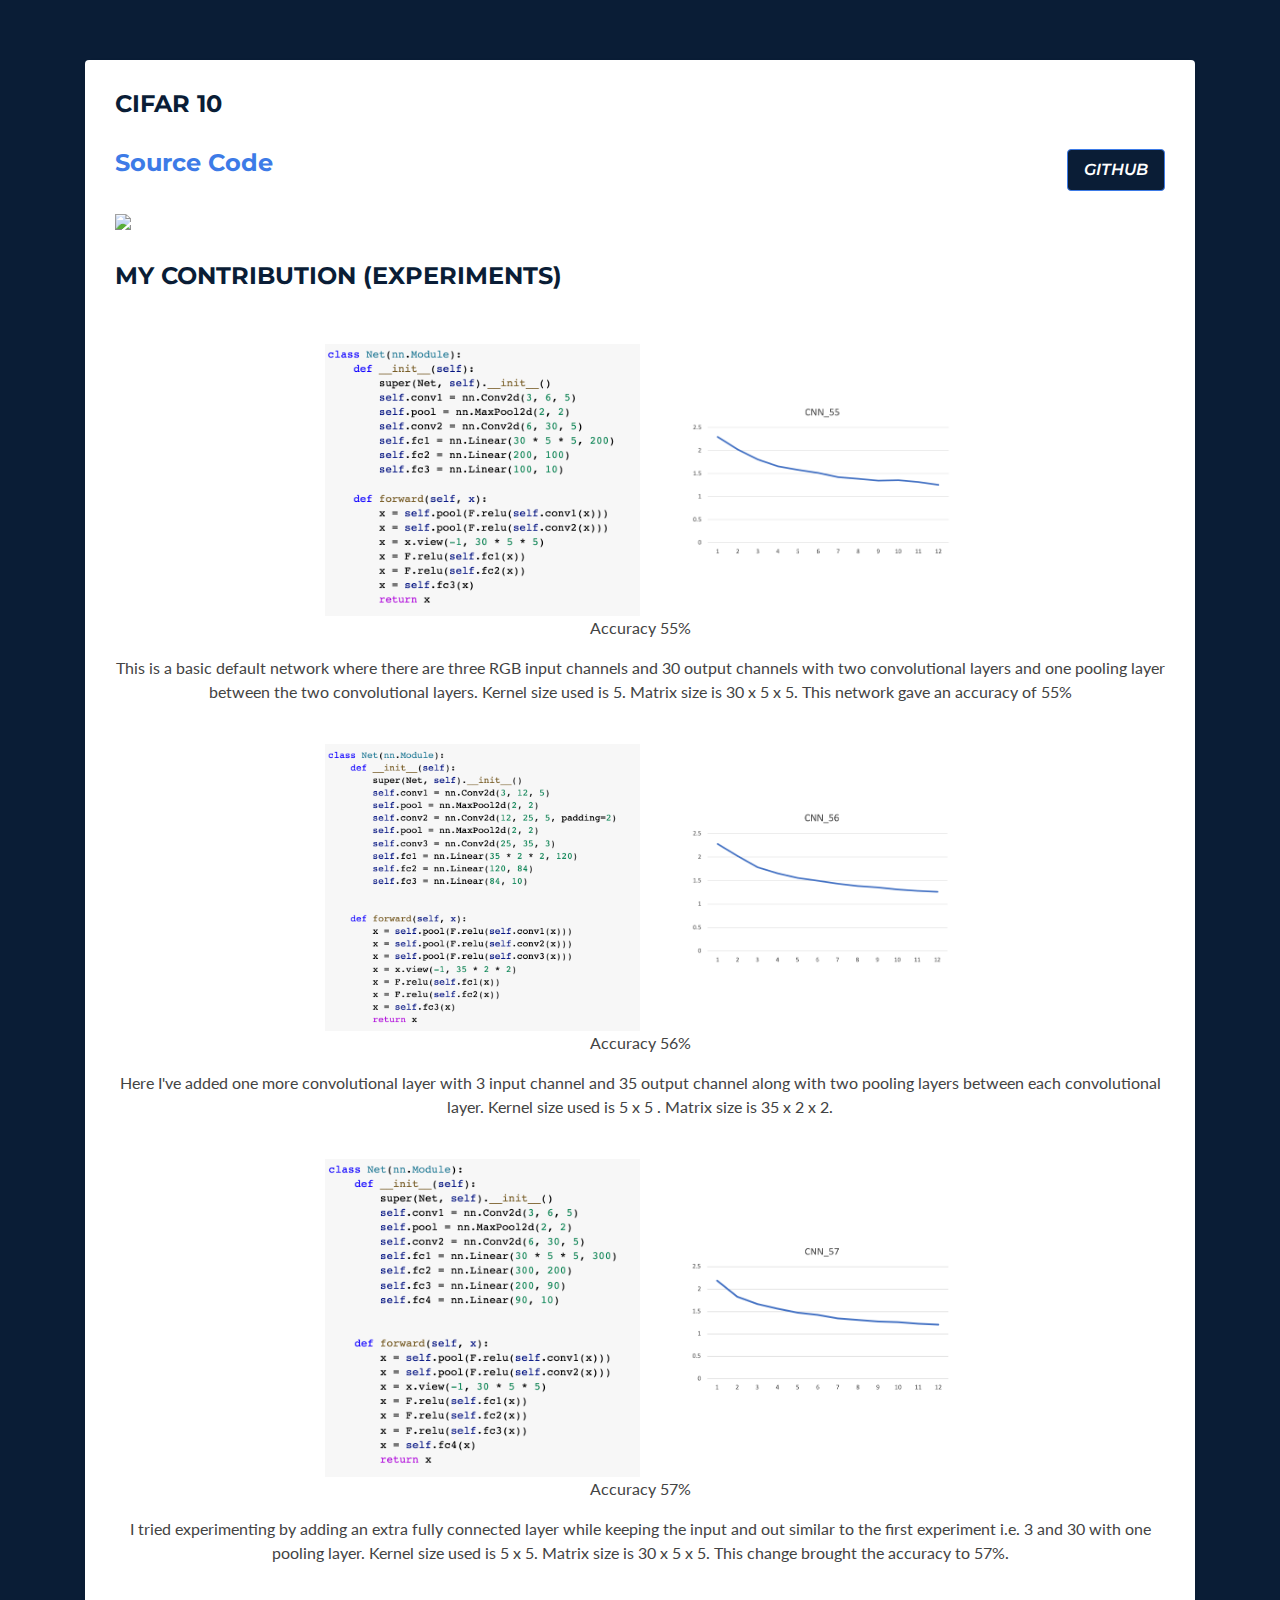
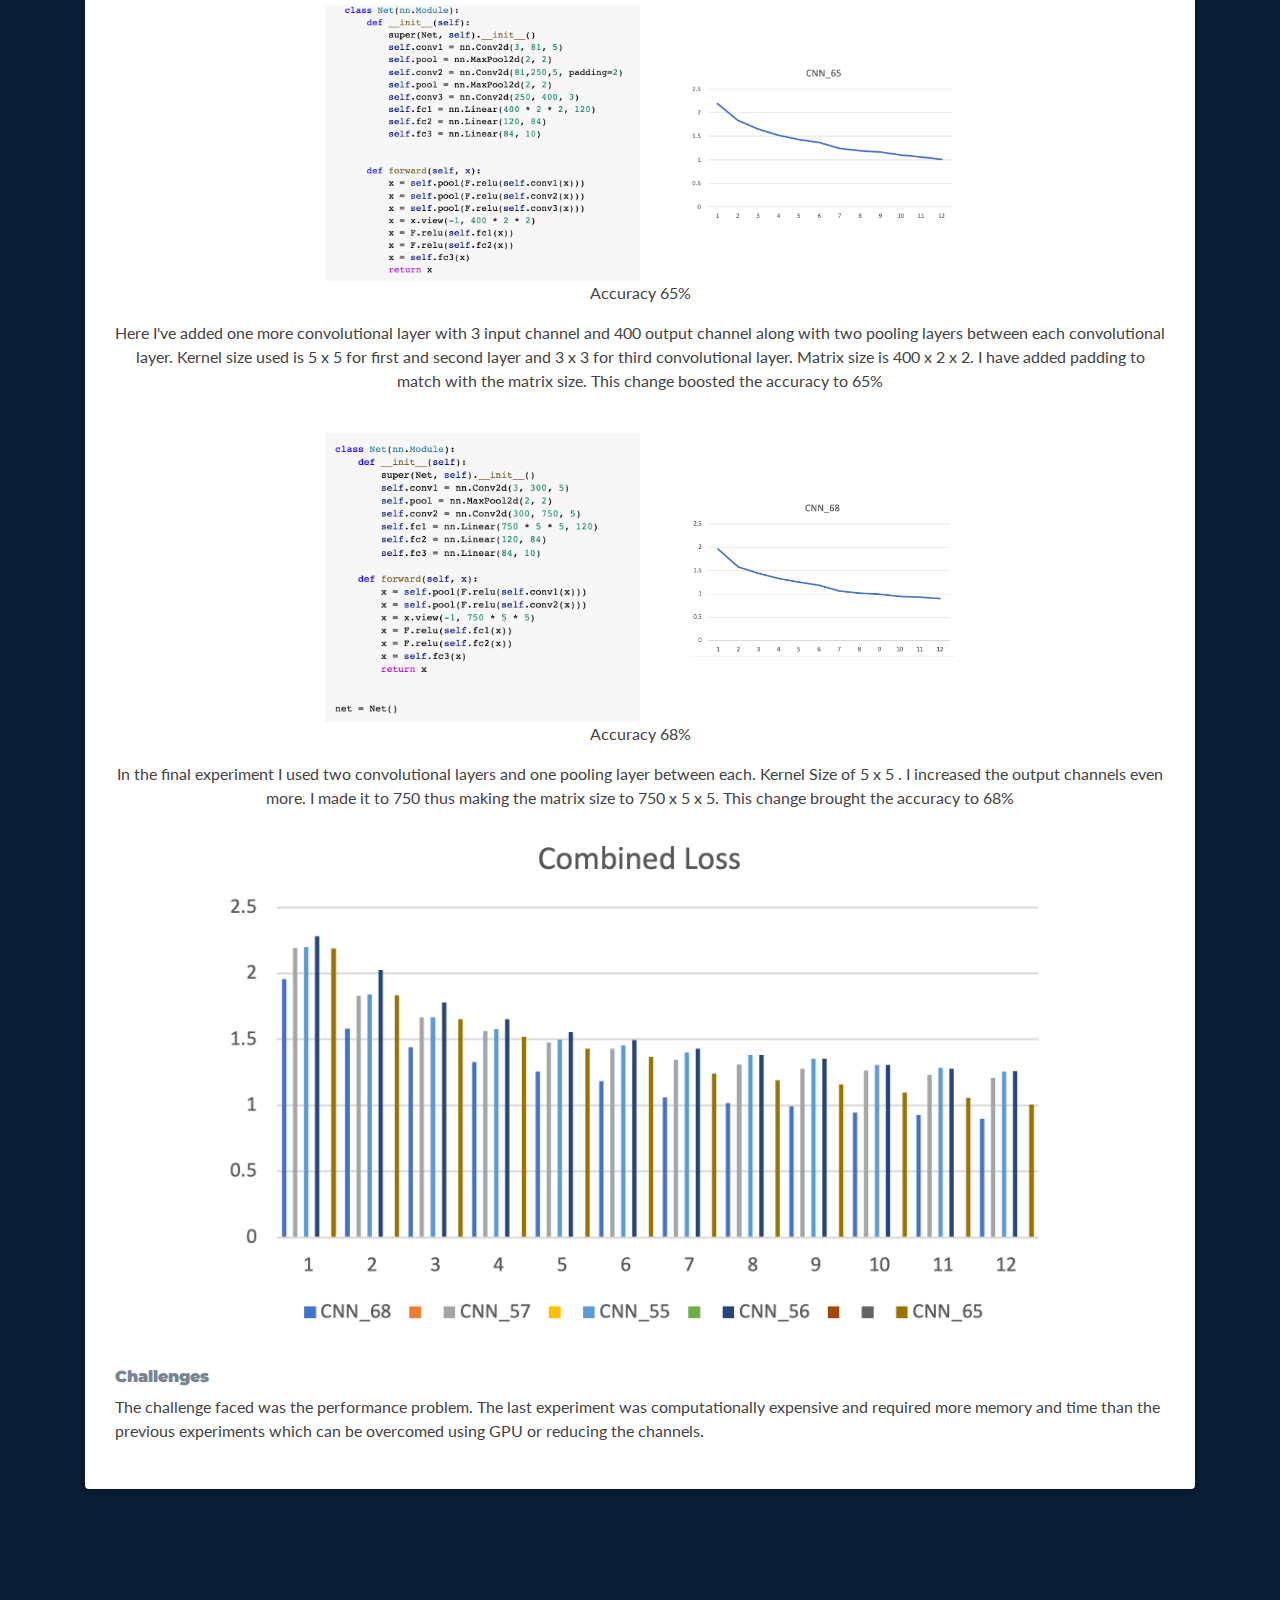
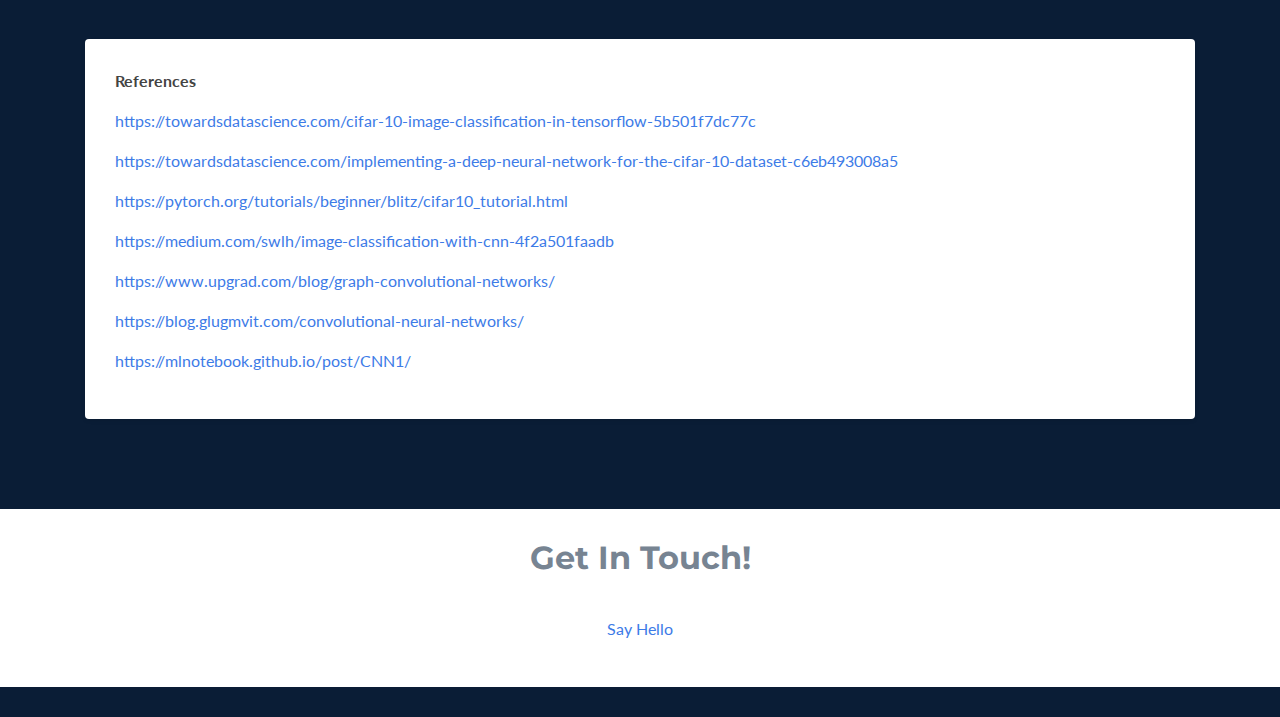
==== commit c8b7aa3e: "Update cifar10.html" ====
--- a/cifar10.html
+++ b/cifar10.html
@@ -102,12 +102,12 @@
                             <!--     <ul class="social list-inline"> -->
                                <!--      <li class="list-inline-item"> -->
                                     <p><a href="https://towardsdatascience.com/cifar-10-image-classification-in-tensorflow-5b501f7dc77c">https://towardsdatascience.com/cifar-10-image-classification-in-tensorflow-5b501f7dc77c</a></p>
-                          <p><a href="https://towardsdatascience.com/implementing-a-deep-neural-network-for-the-cifar-10-dataset-c6eb493008a5">https://towardsdatascience.com/implementing-a-deep-neural-network-for-the-cifar-10-dataset-c6eb493008a5</a></p></li></br>
-                            <p><a href="https://pytorch.org/tutorials/beginner/blitz/cifar10_tutorial.html">https://pytorch.org/tutorials/beginner/blitz/cifar10_tutorial.html</a></p></br>
-                            <p><a href="https://medium.com/swlh/image-classification-with-cnn-4f2a501faadb">https://medium.com/swlh/image-classification-with-cnn-4f2a501faadb</a></p></br>   
-                             <p><a href="https://www.upgrad.com/blog/graph-convolutional-networks/">https://www.upgrad.com/blog/graph-convolutional-networks/</a></p></br>
-                            <p><a href="https://blog.glugmvit.com/convolutional-neural-networks/">https://blog.glugmvit.com/convolutional-neural-networks/</a></p></br>
-                            <p><a href="https://mlnotebook.github.io/post/CNN1/">https://mlnotebook.github.io/post/CNN1/</a></p></br>
+                          <p><a href="https://towardsdatascience.com/implementing-a-deep-neural-network-for-the-cifar-10-dataset-c6eb493008a5">https://towardsdatascience.com/implementing-a-deep-neural-network-for-the-cifar-10-dataset-c6eb493008a5</a></p>
+                            <p><a href="https://pytorch.org/tutorials/beginner/blitz/cifar10_tutorial.html">https://pytorch.org/tutorials/beginner/blitz/cifar10_tutorial.html</a></p>
+                            <p><a href="https://medium.com/swlh/image-classification-with-cnn-4f2a501faadb">https://medium.com/swlh/image-classification-with-cnn-4f2a501faadb</a></p>   
+                             <p><a href="https://www.upgrad.com/blog/graph-convolutional-networks/">https://www.upgrad.com/blog/graph-convolutional-networks/</a></p>
+                            <p><a href="https://blog.glugmvit.com/convolutional-neural-networks/">https://blog.glugmvit.com/convolutional-neural-networks/</a></p>
+                            <p><a href="https://mlnotebook.github.io/post/CNN1/">https://mlnotebook.github.io/post/CNN1/</a></p>
                              <!--   <li class="list-inline-item"><p><a href="https://towardsdatascience.com/modeling-visual-neurons-with-convolutional-neural-networks-e9c01ddfdfa7">https://towardsdatascience.com/modeling-visual-neurons-with-convolutional-neural-networks-e9c01ddfdfa7</a></br>. -->
 
                          <!--      <li class="list-inline-item">    -->           
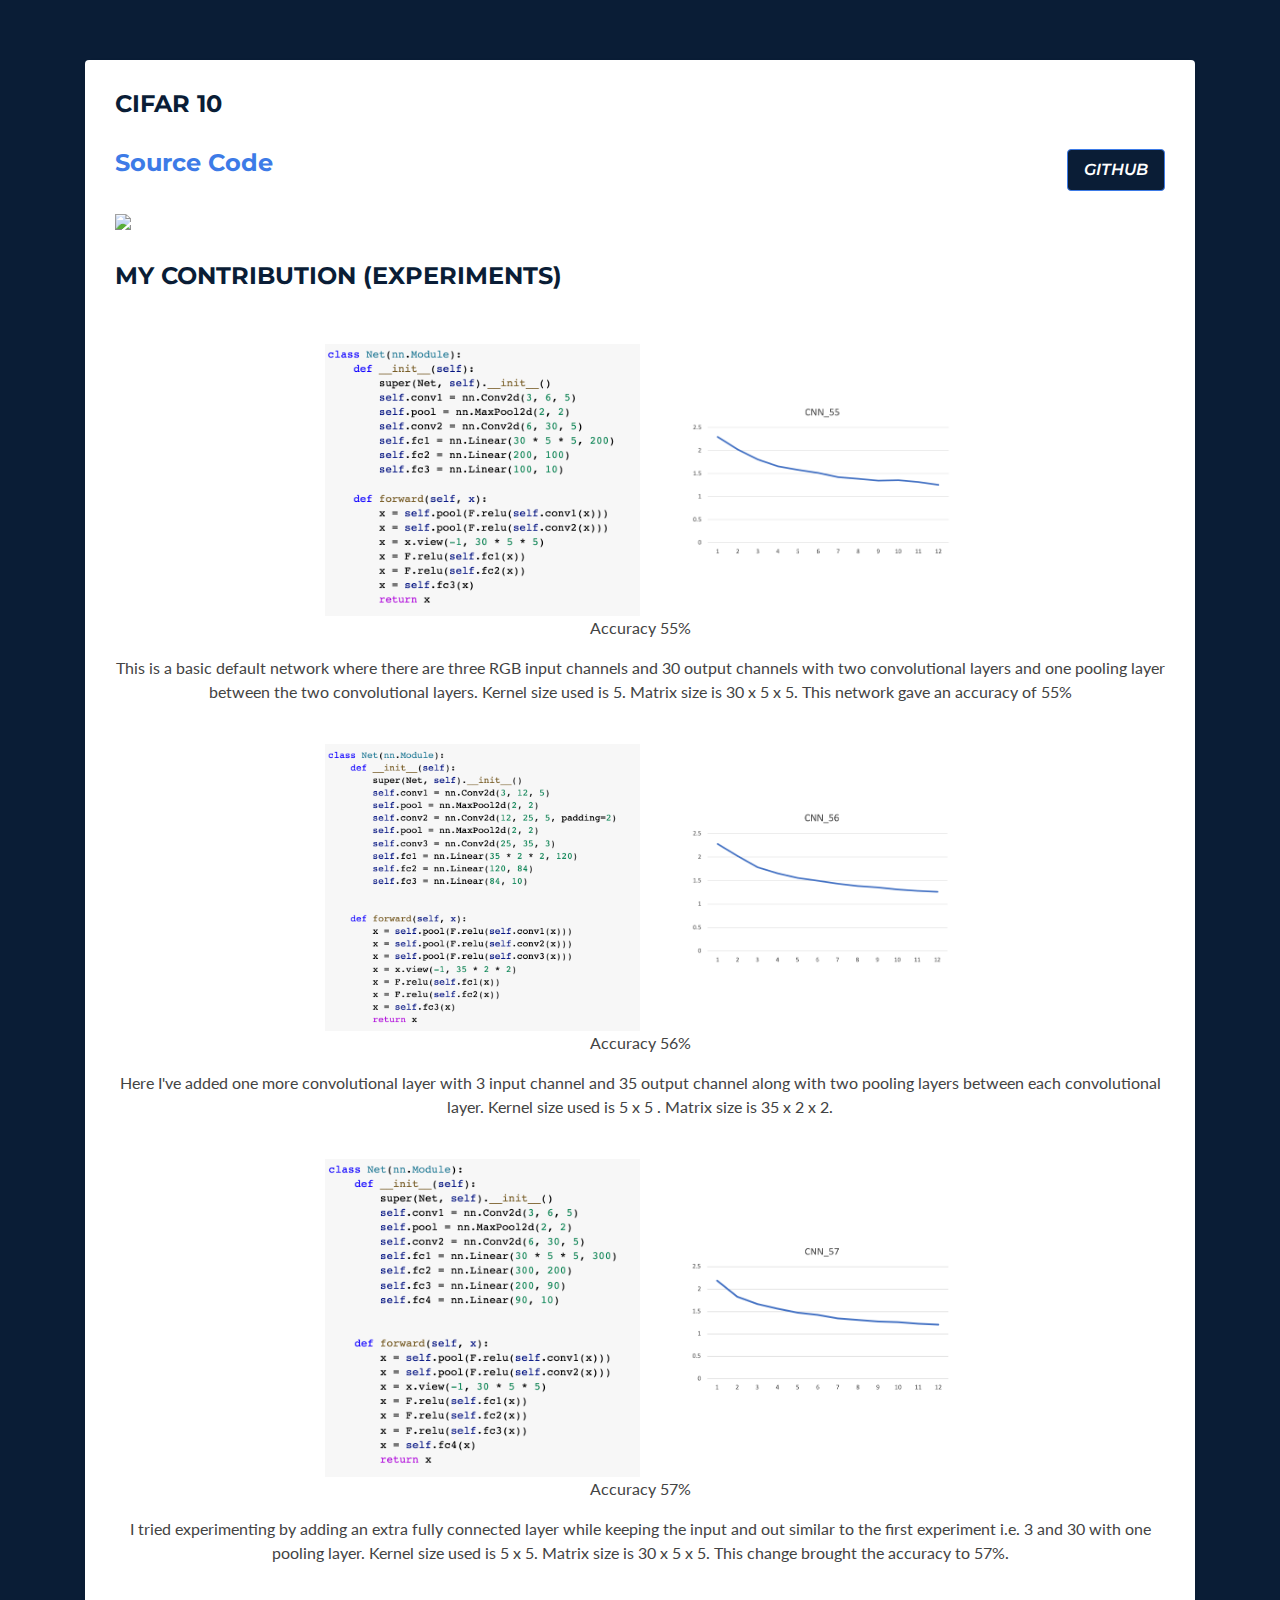
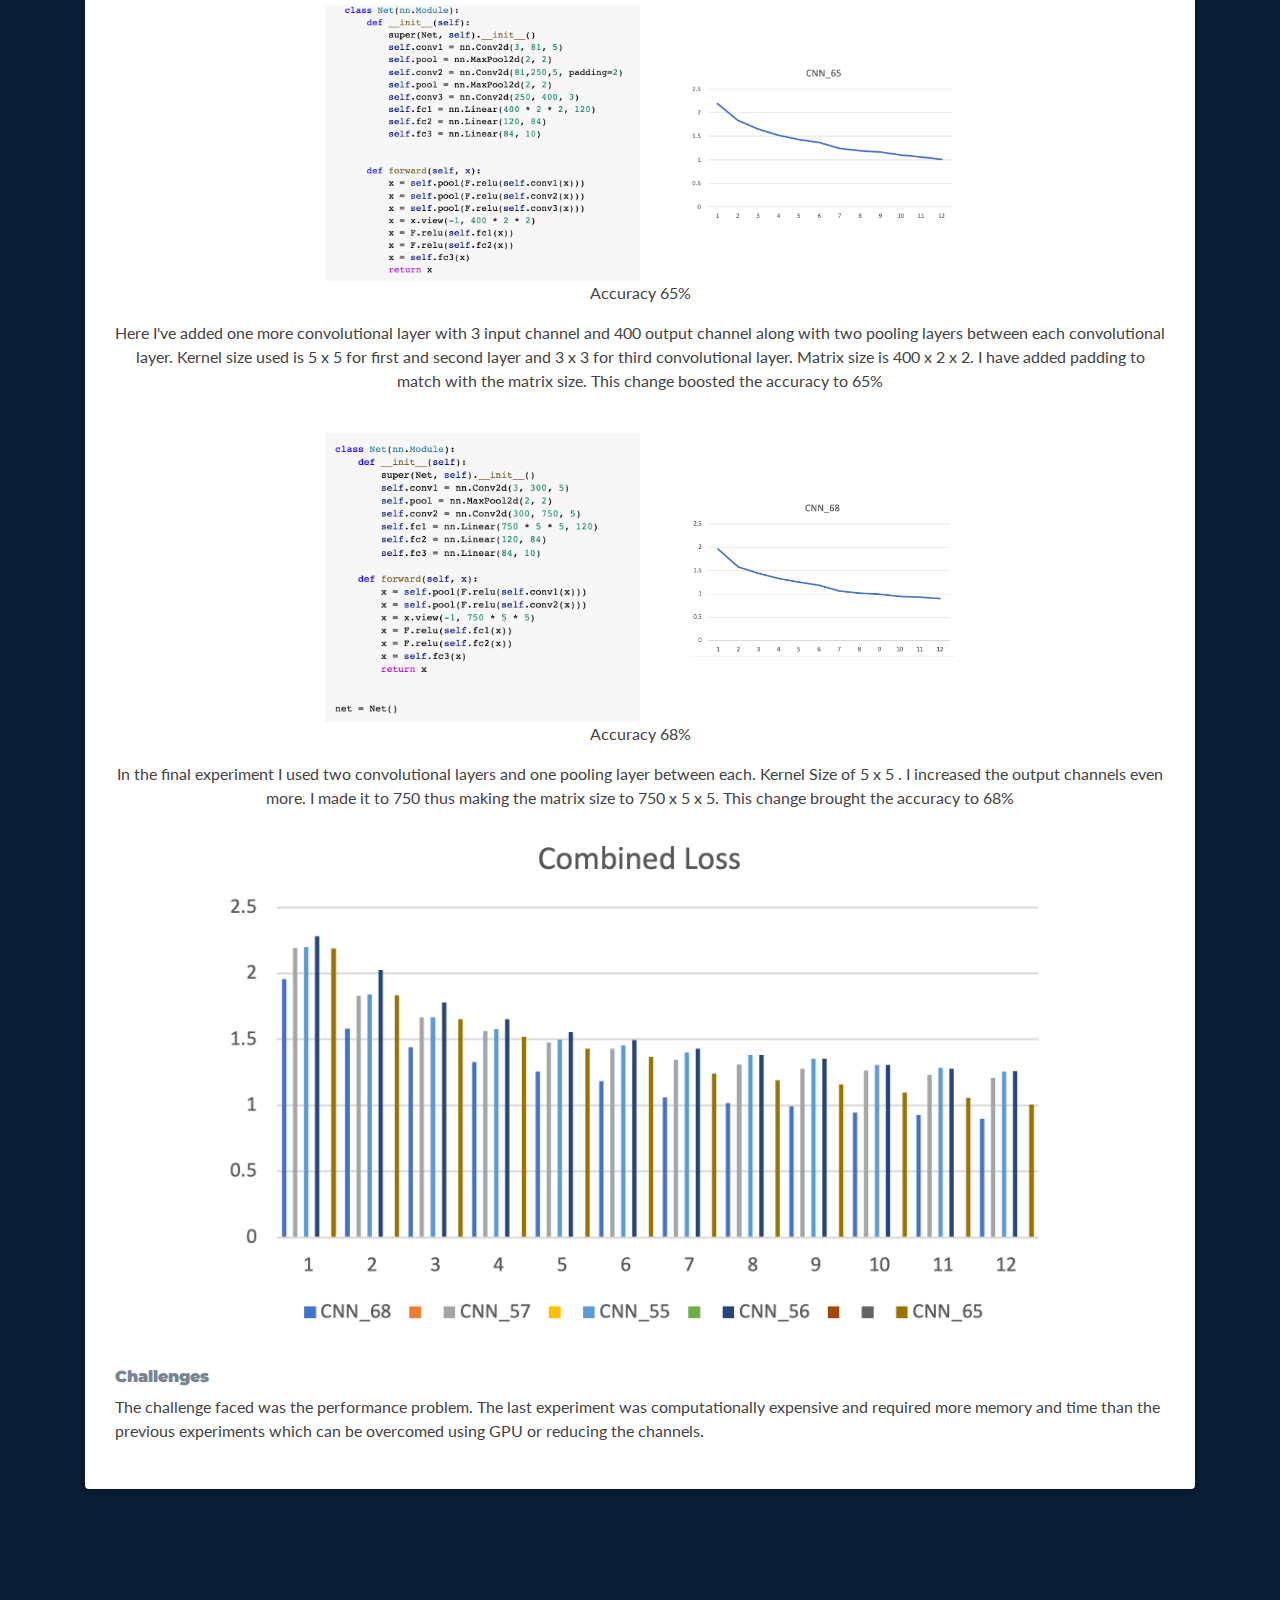
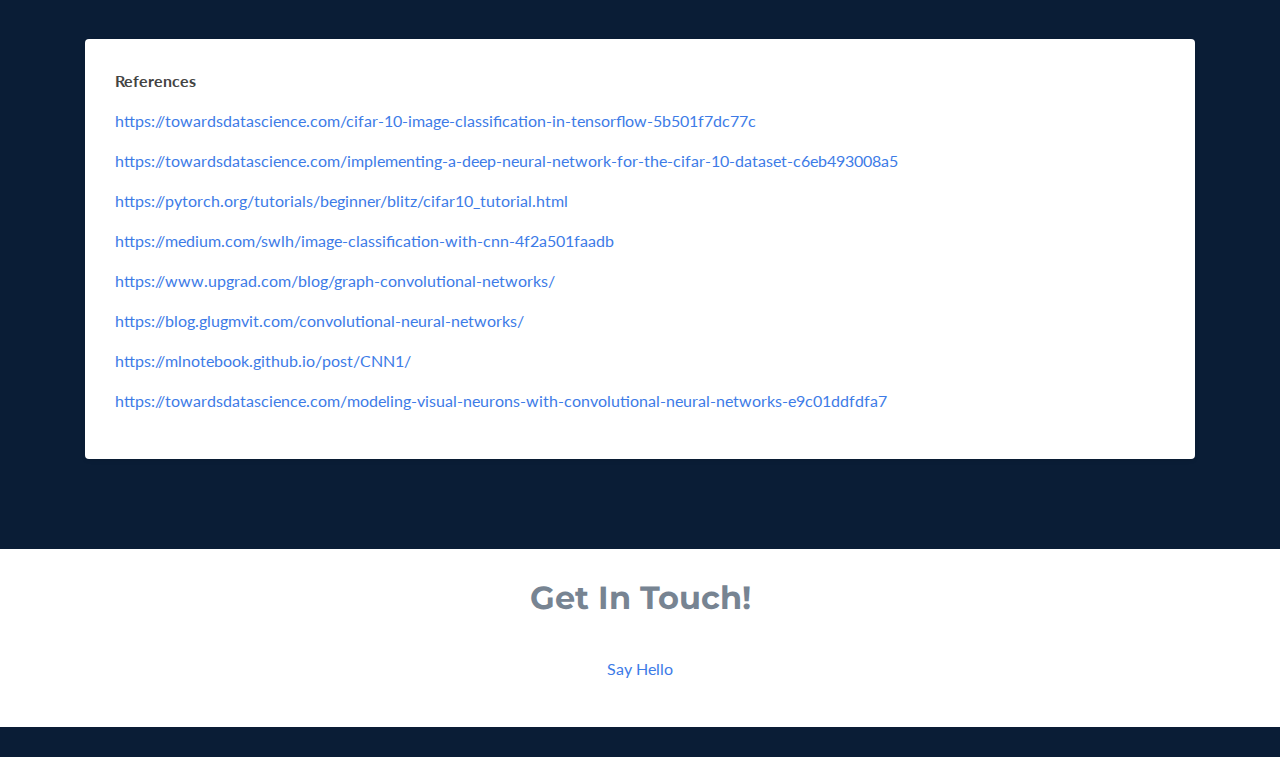
==== commit b4d79533: "Update cifar10.html" ====
--- a/cifar10.html
+++ b/cifar10.html
@@ -108,7 +108,7 @@
                              <p><a href="https://www.upgrad.com/blog/graph-convolutional-networks/">https://www.upgrad.com/blog/graph-convolutional-networks/</a></p>
                             <p><a href="https://blog.glugmvit.com/convolutional-neural-networks/">https://blog.glugmvit.com/convolutional-neural-networks/</a></p>
                             <p><a href="https://mlnotebook.github.io/post/CNN1/">https://mlnotebook.github.io/post/CNN1/</a></p>
-                             <!--   <li class="list-inline-item"><p><a href="https://towardsdatascience.com/modeling-visual-neurons-with-convolutional-neural-networks-e9c01ddfdfa7">https://towardsdatascience.com/modeling-visual-neurons-with-convolutional-neural-networks-e9c01ddfdfa7</a></br>. -->
+                            <p><a href="https://towardsdatascience.com/modeling-visual-neurons-with-convolutional-neural-networks-e9c01ddfdfa7">https://towardsdatascience.com/modeling-visual-neurons-with-convolutional-neural-networks-e9c01ddfdfa7</a></p>
 
                          <!--      <li class="list-inline-item">    -->           
                           <!--         </ul>       -->
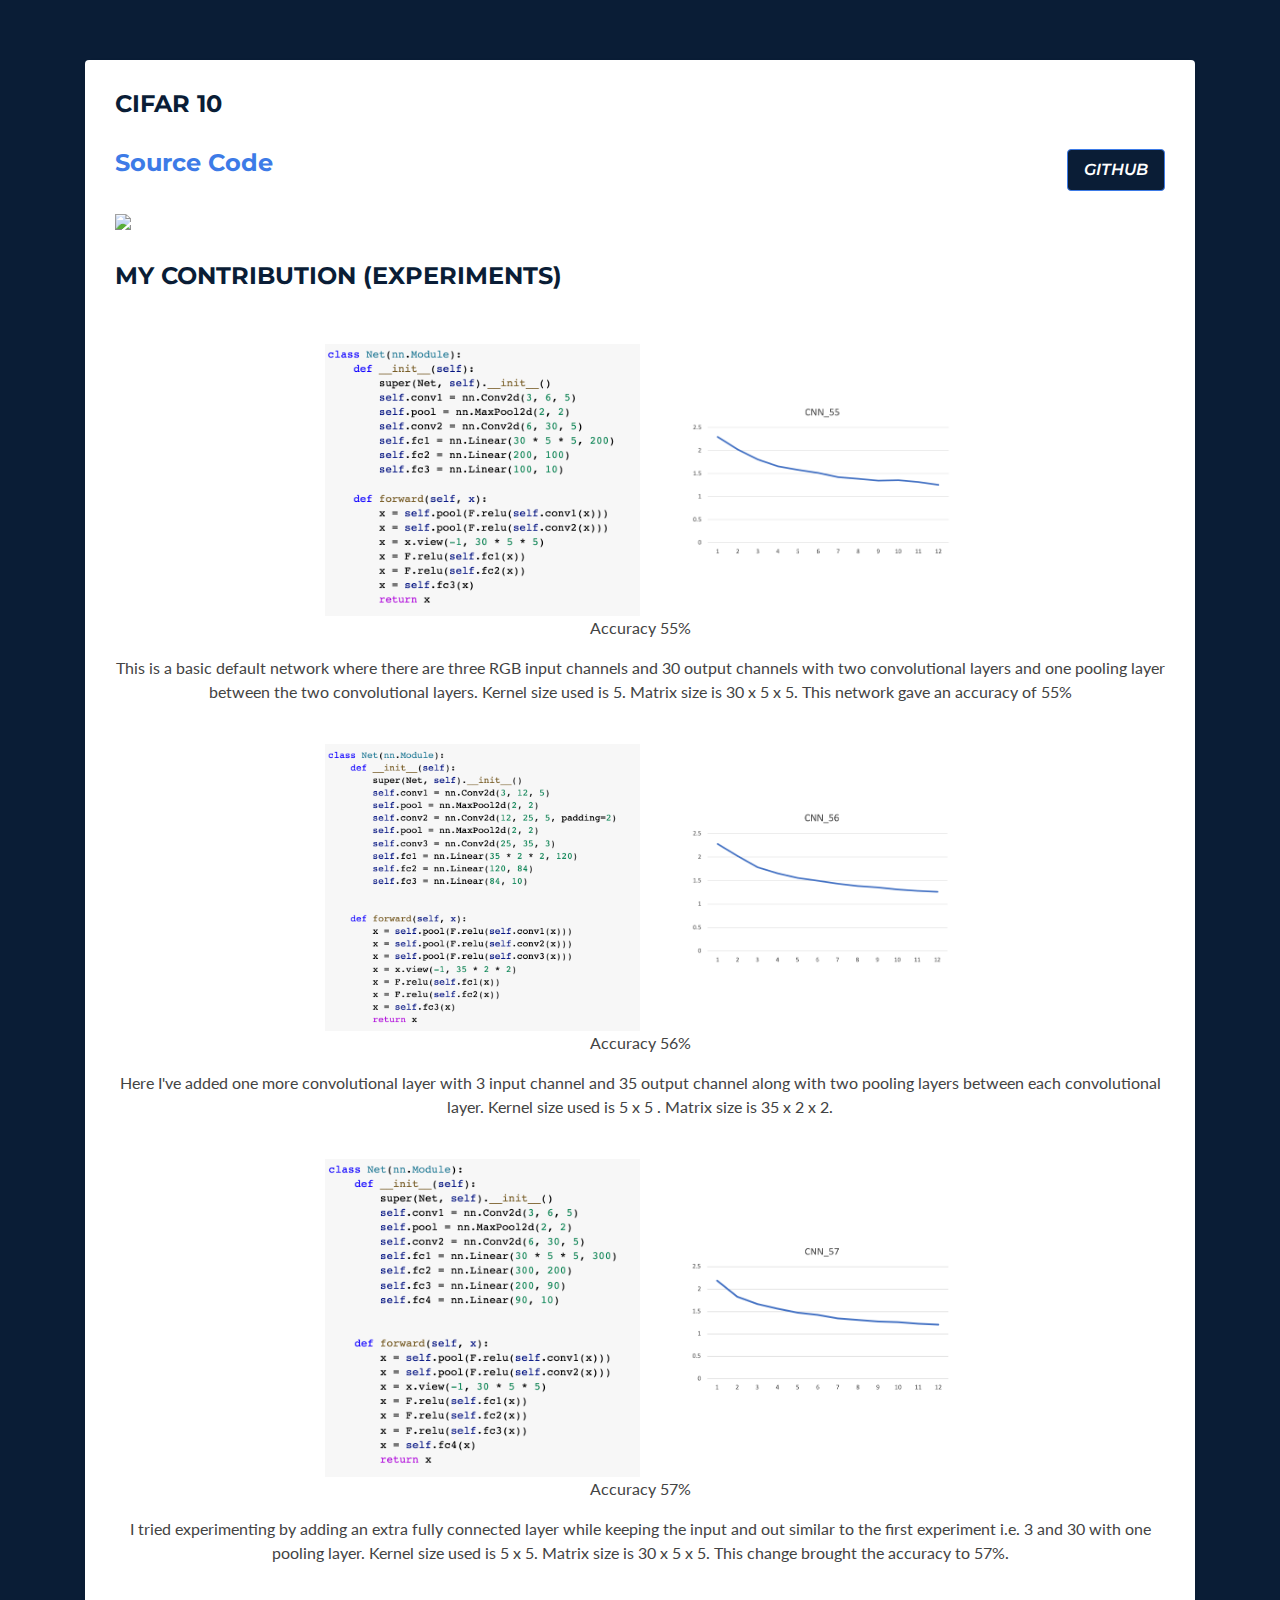
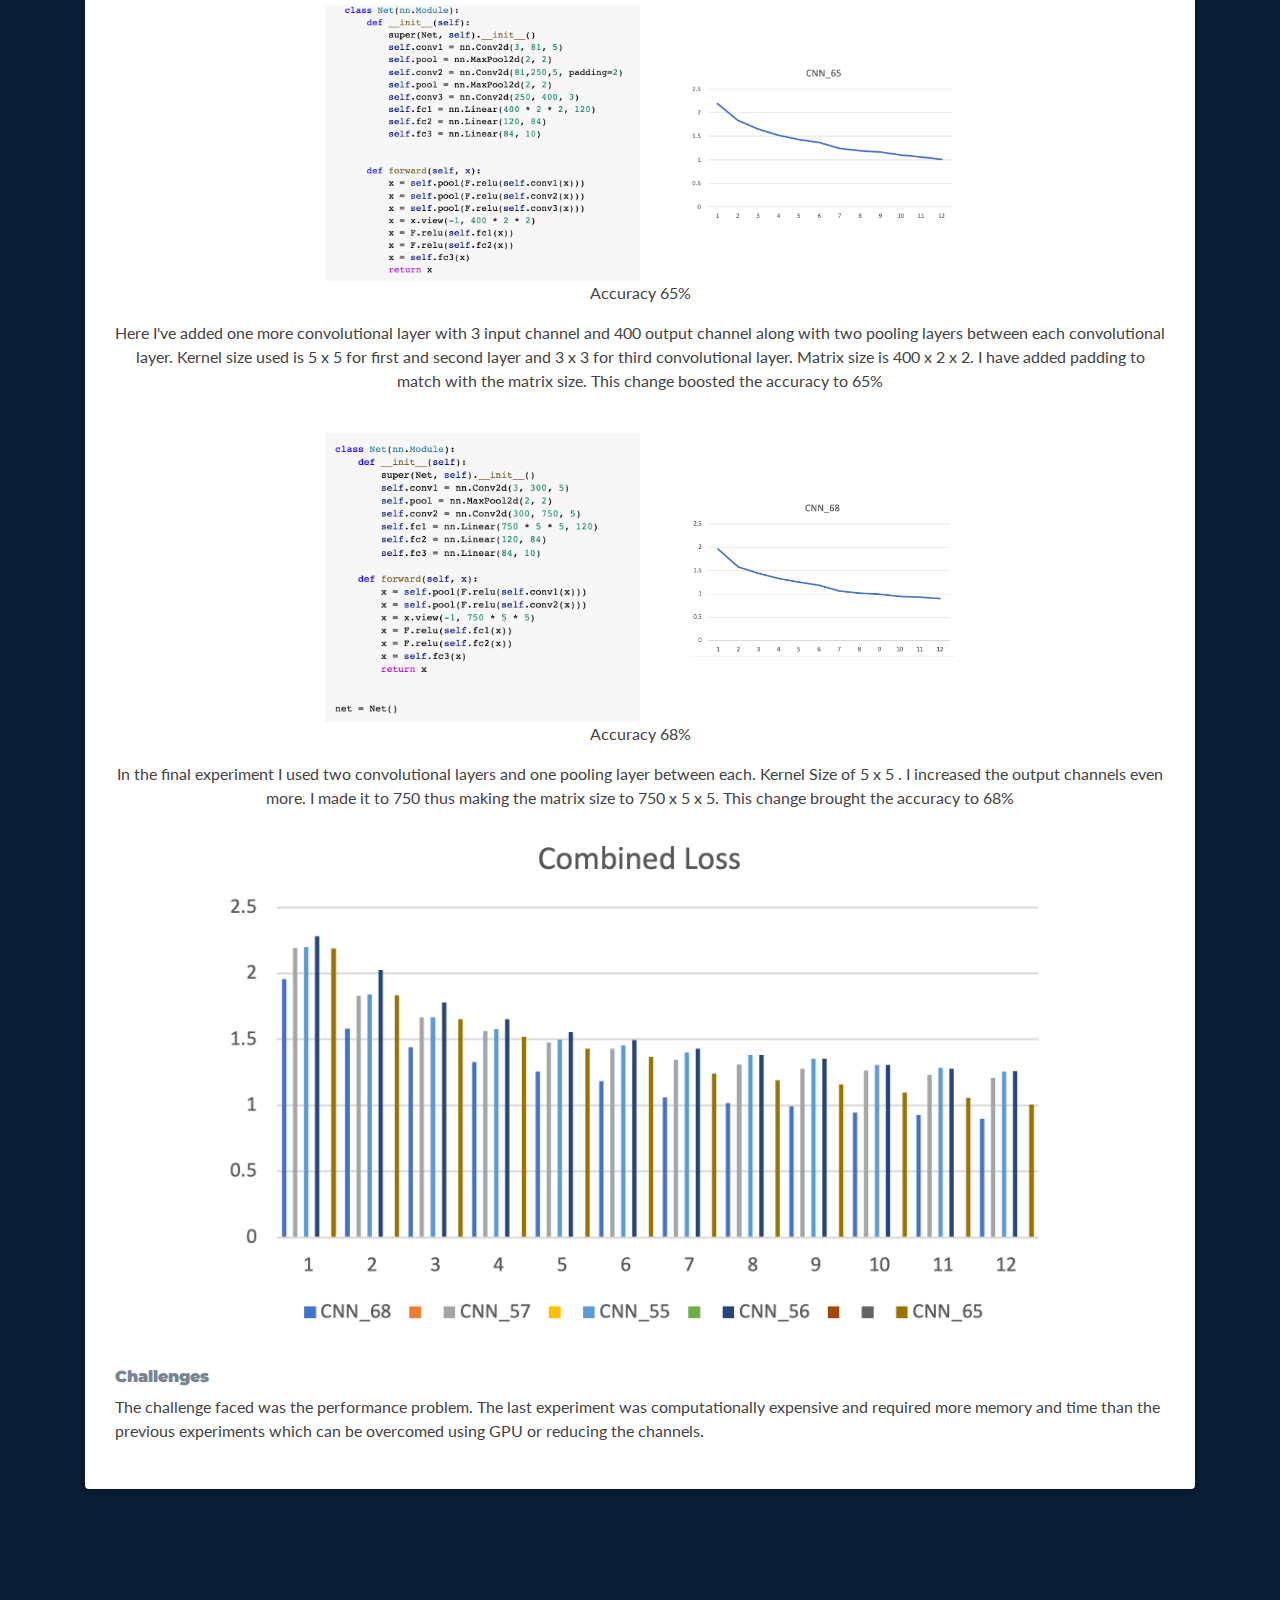
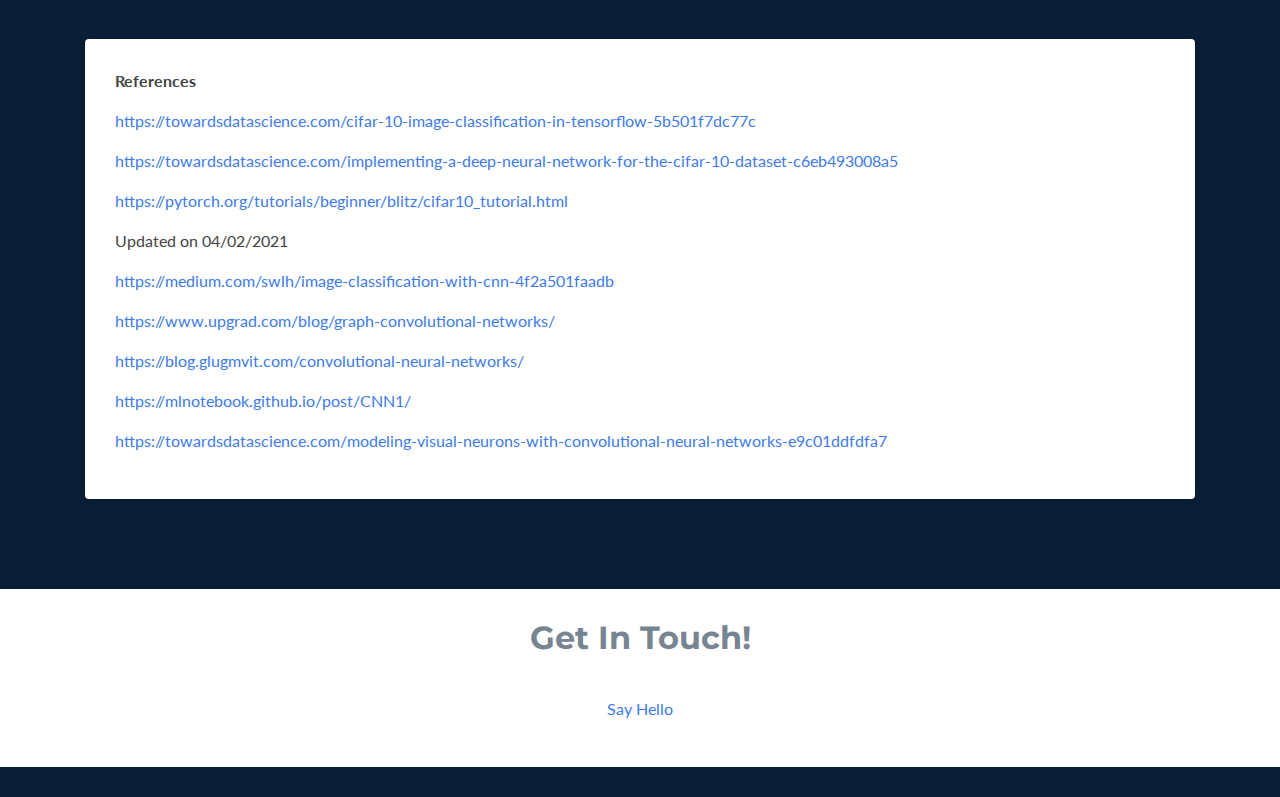
==== commit 7df41d41: "Update cifar10.html" ====
--- a/cifar10.html
+++ b/cifar10.html
@@ -104,6 +104,7 @@
                                     <p><a href="https://towardsdatascience.com/cifar-10-image-classification-in-tensorflow-5b501f7dc77c">https://towardsdatascience.com/cifar-10-image-classification-in-tensorflow-5b501f7dc77c</a></p>
                           <p><a href="https://towardsdatascience.com/implementing-a-deep-neural-network-for-the-cifar-10-dataset-c6eb493008a5">https://towardsdatascience.com/implementing-a-deep-neural-network-for-the-cifar-10-dataset-c6eb493008a5</a></p>
                             <p><a href="https://pytorch.org/tutorials/beginner/blitz/cifar10_tutorial.html">https://pytorch.org/tutorials/beginner/blitz/cifar10_tutorial.html</a></p>
+                              <p style="font-color:red">Updated on 04/02/2021</p>      
                             <p><a href="https://medium.com/swlh/image-classification-with-cnn-4f2a501faadb">https://medium.com/swlh/image-classification-with-cnn-4f2a501faadb</a></p>   
                              <p><a href="https://www.upgrad.com/blog/graph-convolutional-networks/">https://www.upgrad.com/blog/graph-convolutional-networks/</a></p>
                             <p><a href="https://blog.glugmvit.com/convolutional-neural-networks/">https://blog.glugmvit.com/convolutional-neural-networks/</a></p>
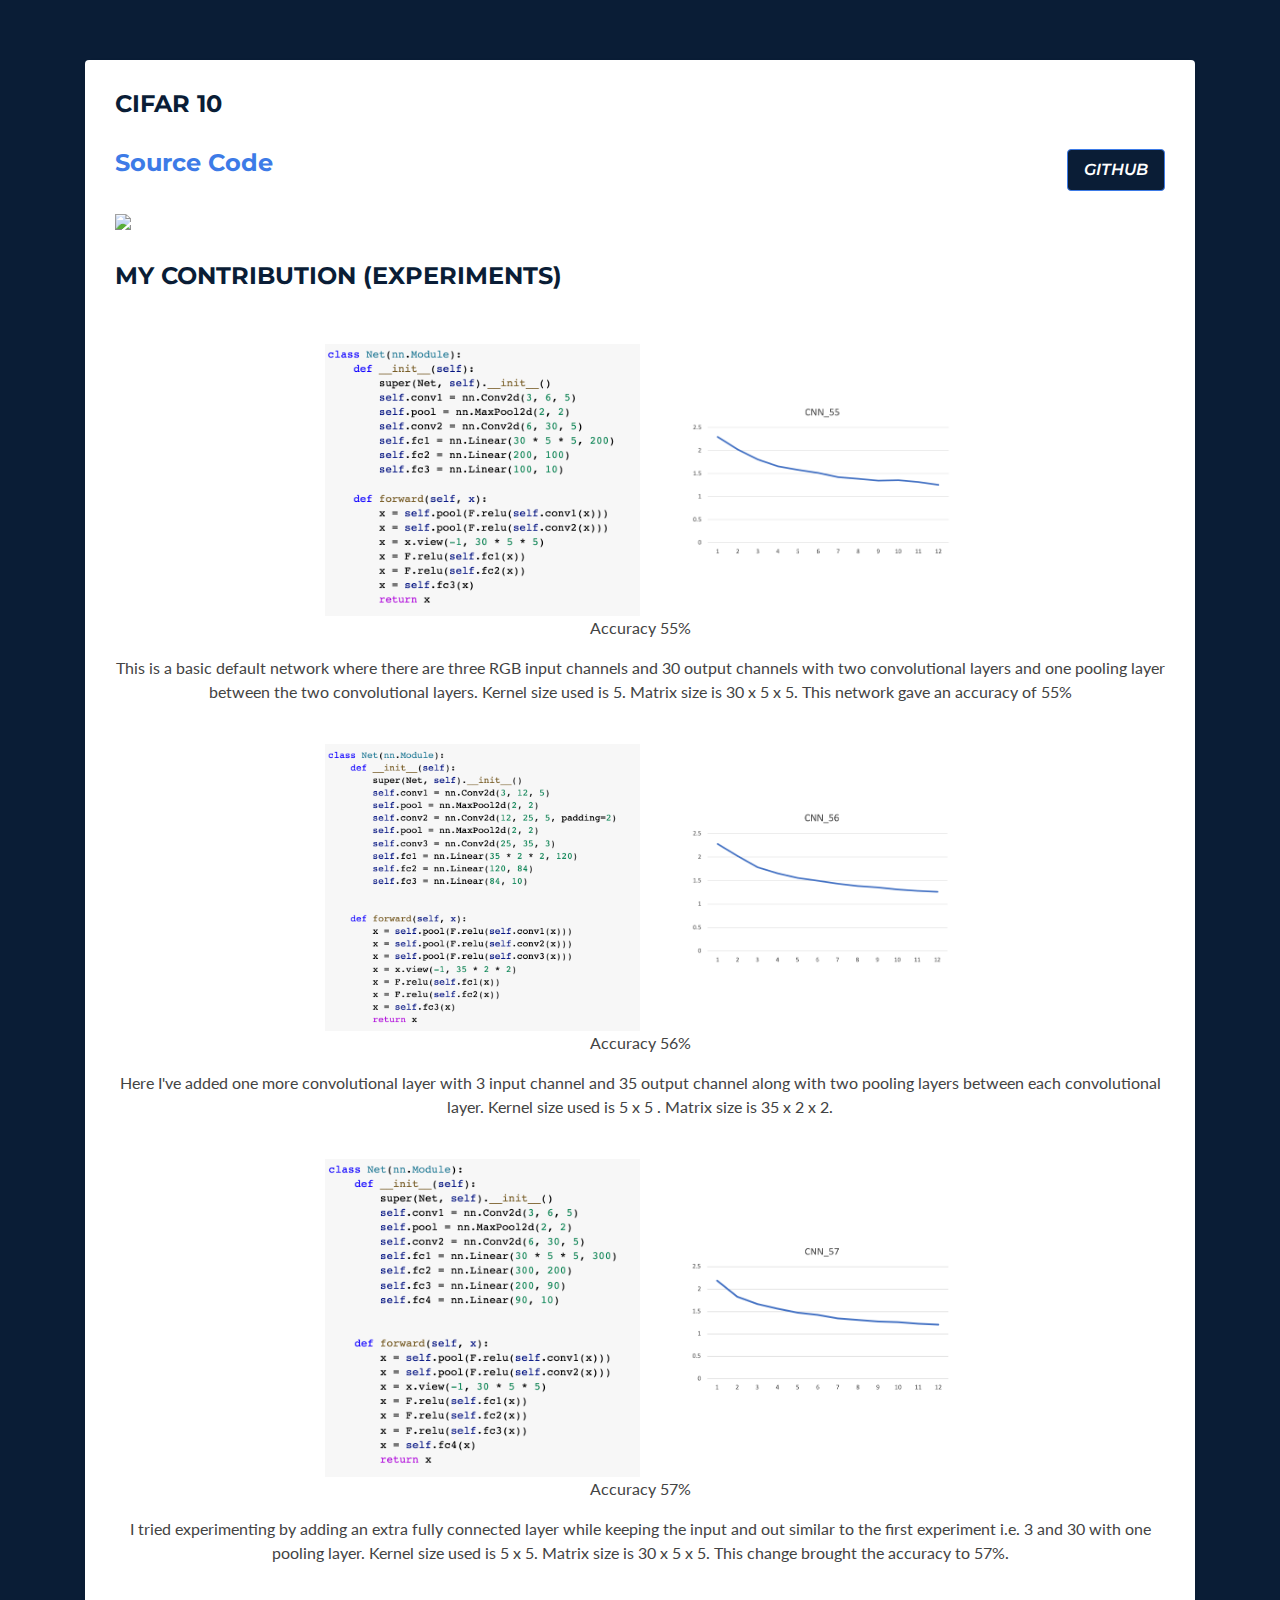
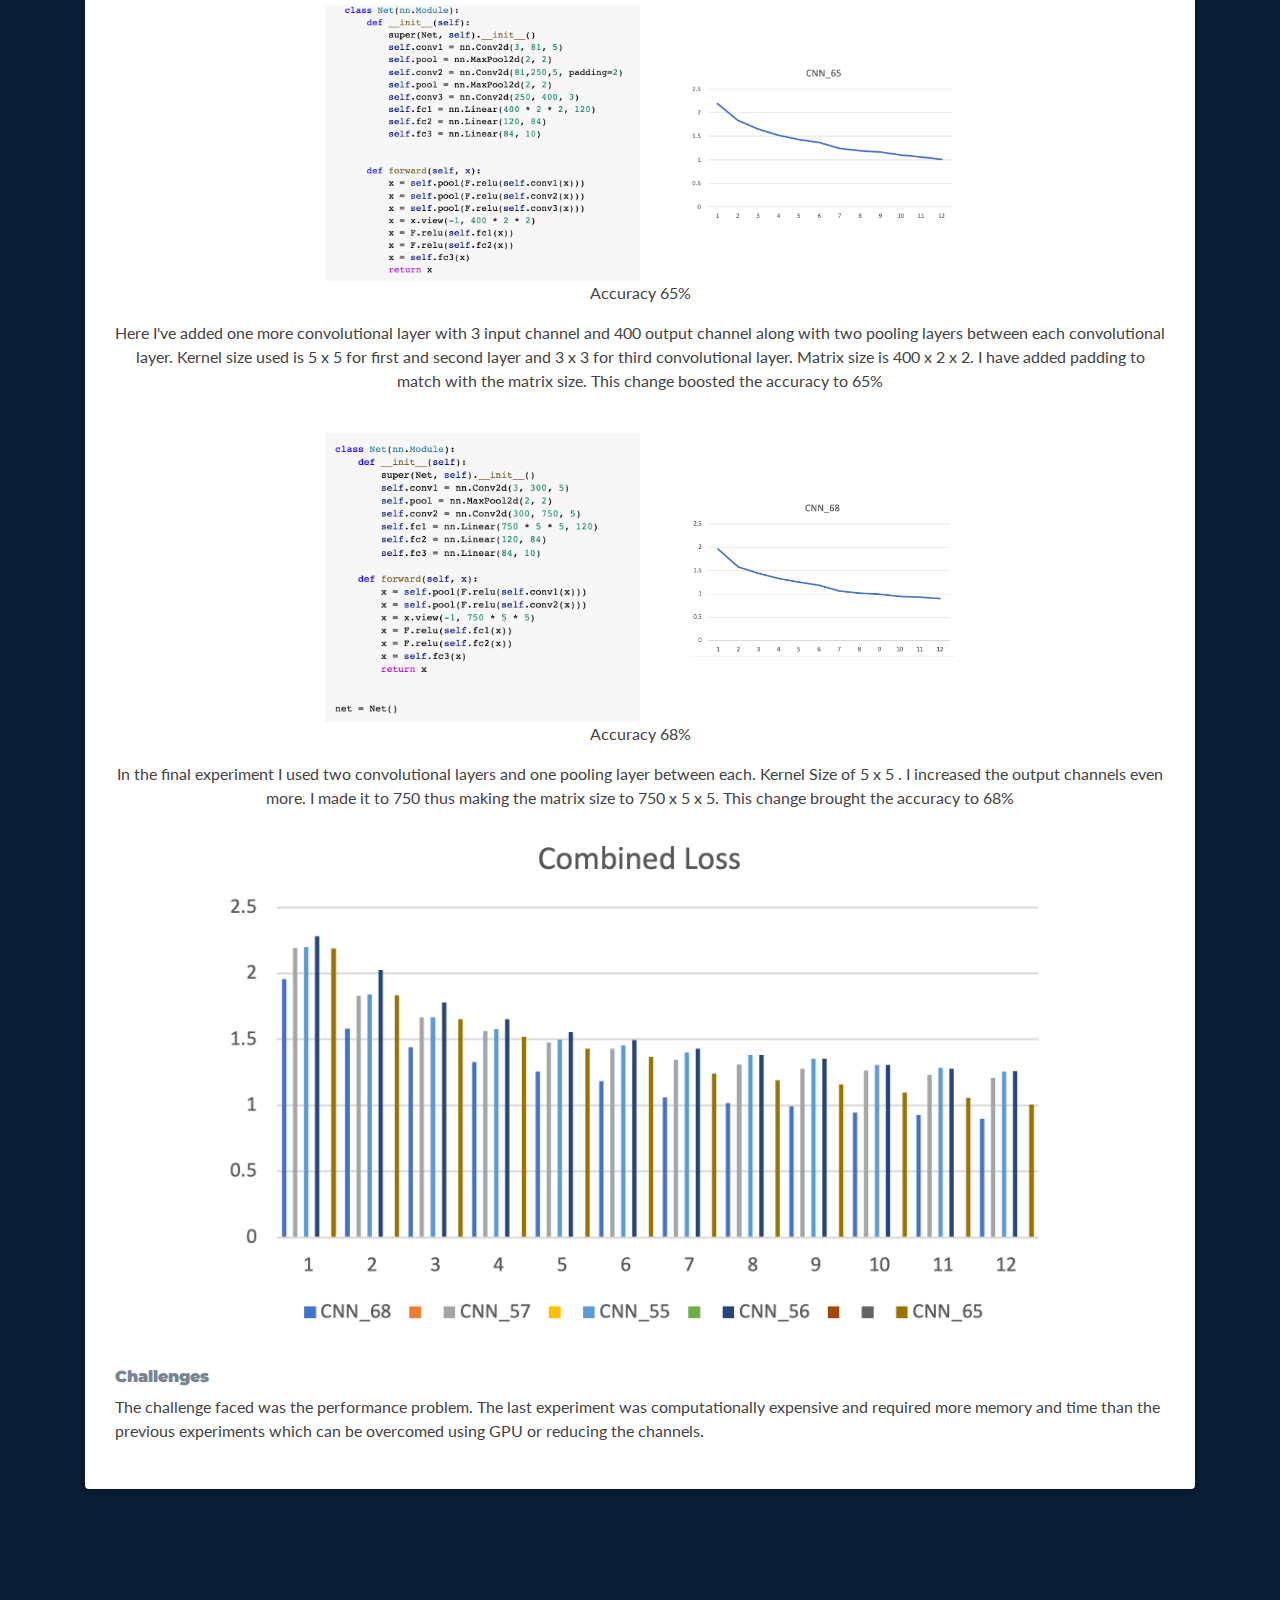
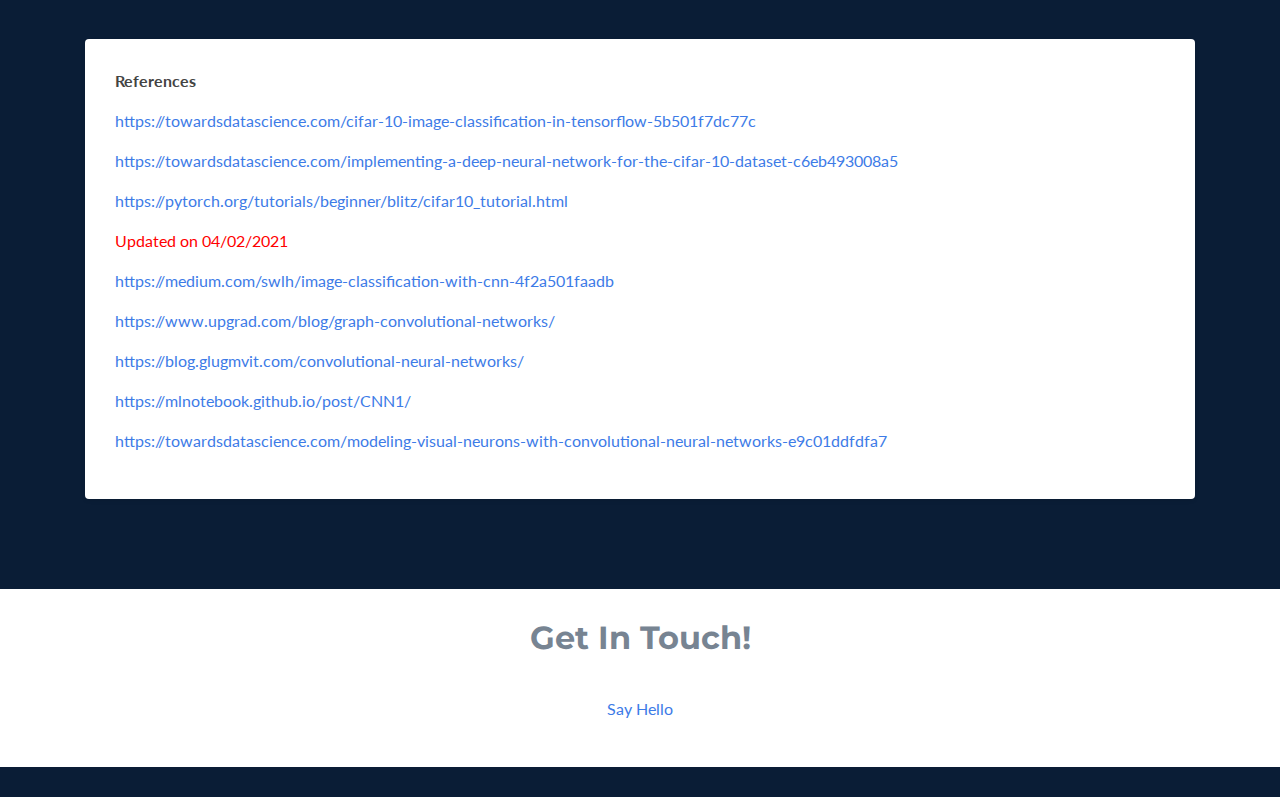
==== commit ae2da50d: "Update cifar10.html" ====
--- a/cifar10.html
+++ b/cifar10.html
@@ -104,7 +104,7 @@
                                     <p><a href="https://towardsdatascience.com/cifar-10-image-classification-in-tensorflow-5b501f7dc77c">https://towardsdatascience.com/cifar-10-image-classification-in-tensorflow-5b501f7dc77c</a></p>
                           <p><a href="https://towardsdatascience.com/implementing-a-deep-neural-network-for-the-cifar-10-dataset-c6eb493008a5">https://towardsdatascience.com/implementing-a-deep-neural-network-for-the-cifar-10-dataset-c6eb493008a5</a></p>
                             <p><a href="https://pytorch.org/tutorials/beginner/blitz/cifar10_tutorial.html">https://pytorch.org/tutorials/beginner/blitz/cifar10_tutorial.html</a></p>
-                              <p style="font-color:red">Updated on 04/02/2021</p>      
+                              <p style="color:red">Updated on 04/02/2021</p>      
                             <p><a href="https://medium.com/swlh/image-classification-with-cnn-4f2a501faadb">https://medium.com/swlh/image-classification-with-cnn-4f2a501faadb</a></p>   
                              <p><a href="https://www.upgrad.com/blog/graph-convolutional-networks/">https://www.upgrad.com/blog/graph-convolutional-networks/</a></p>
                             <p><a href="https://blog.glugmvit.com/convolutional-neural-networks/">https://blog.glugmvit.com/convolutional-neural-networks/</a></p>
